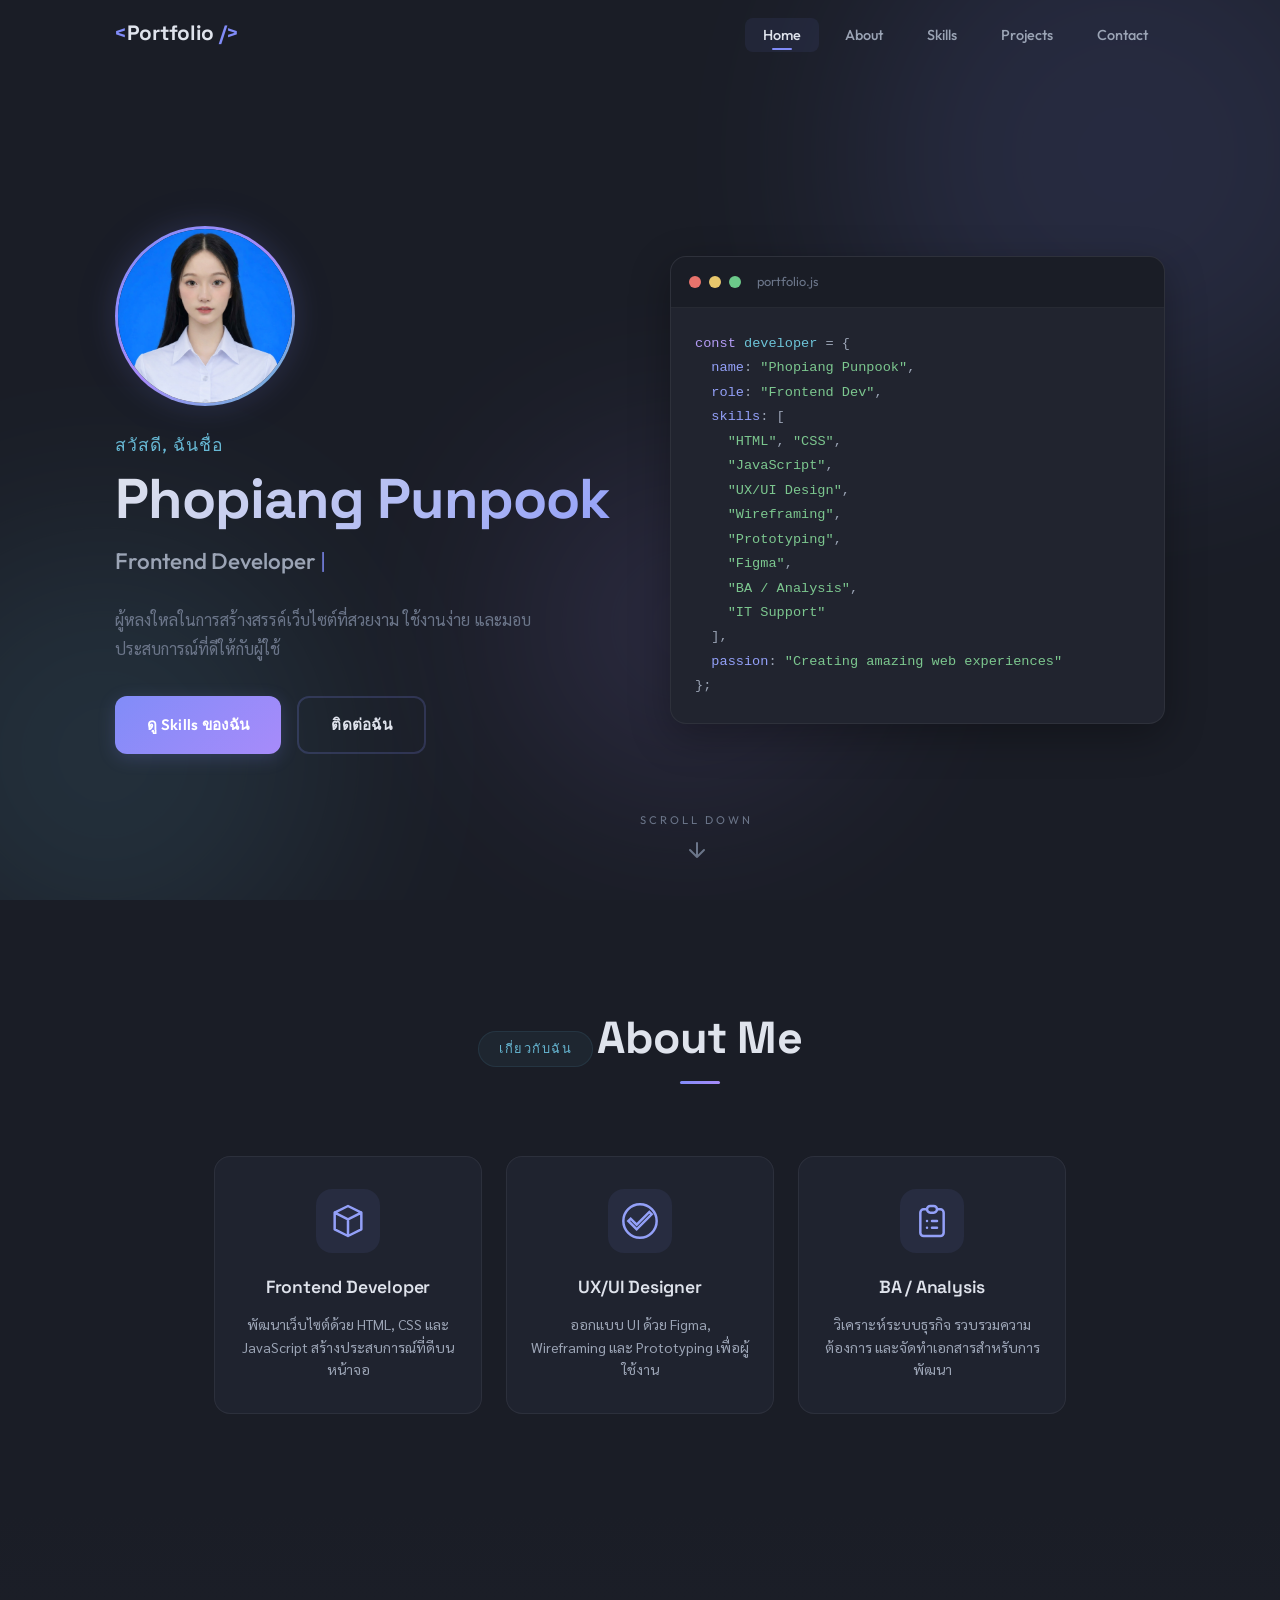
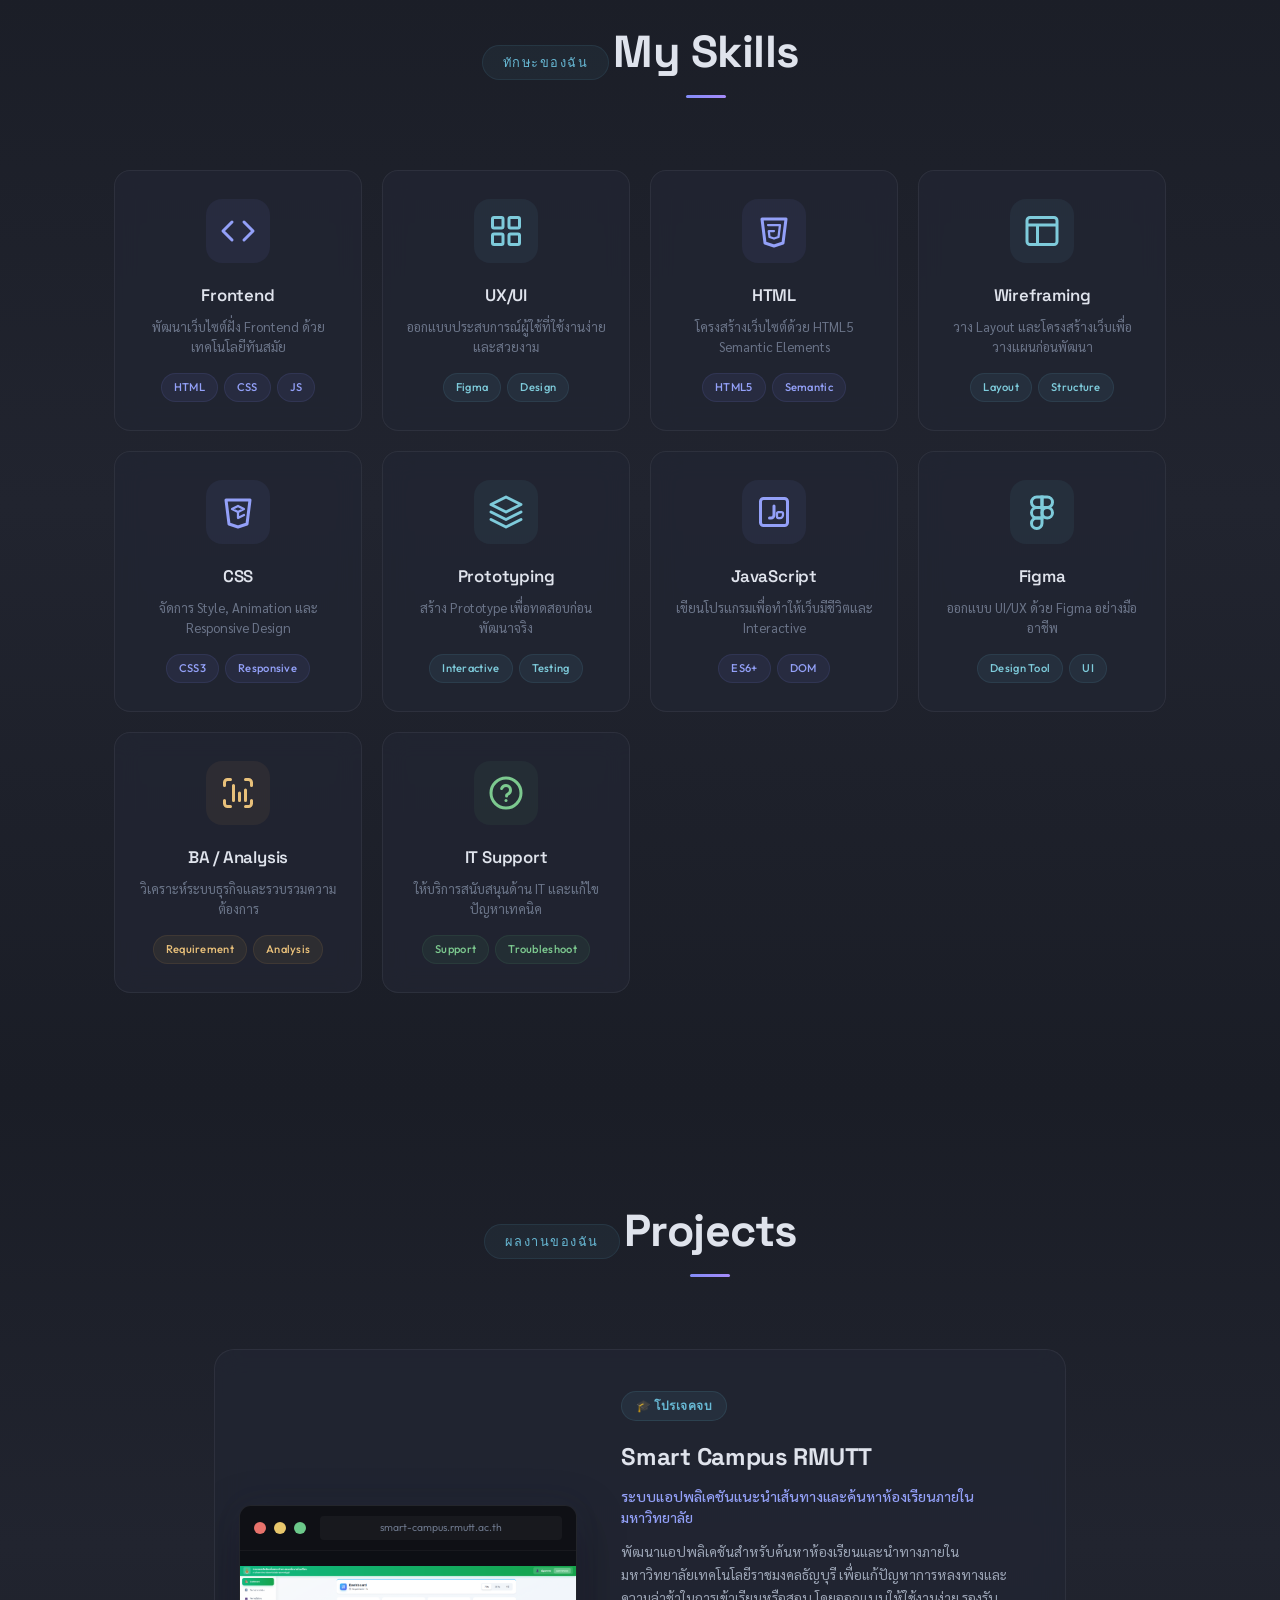
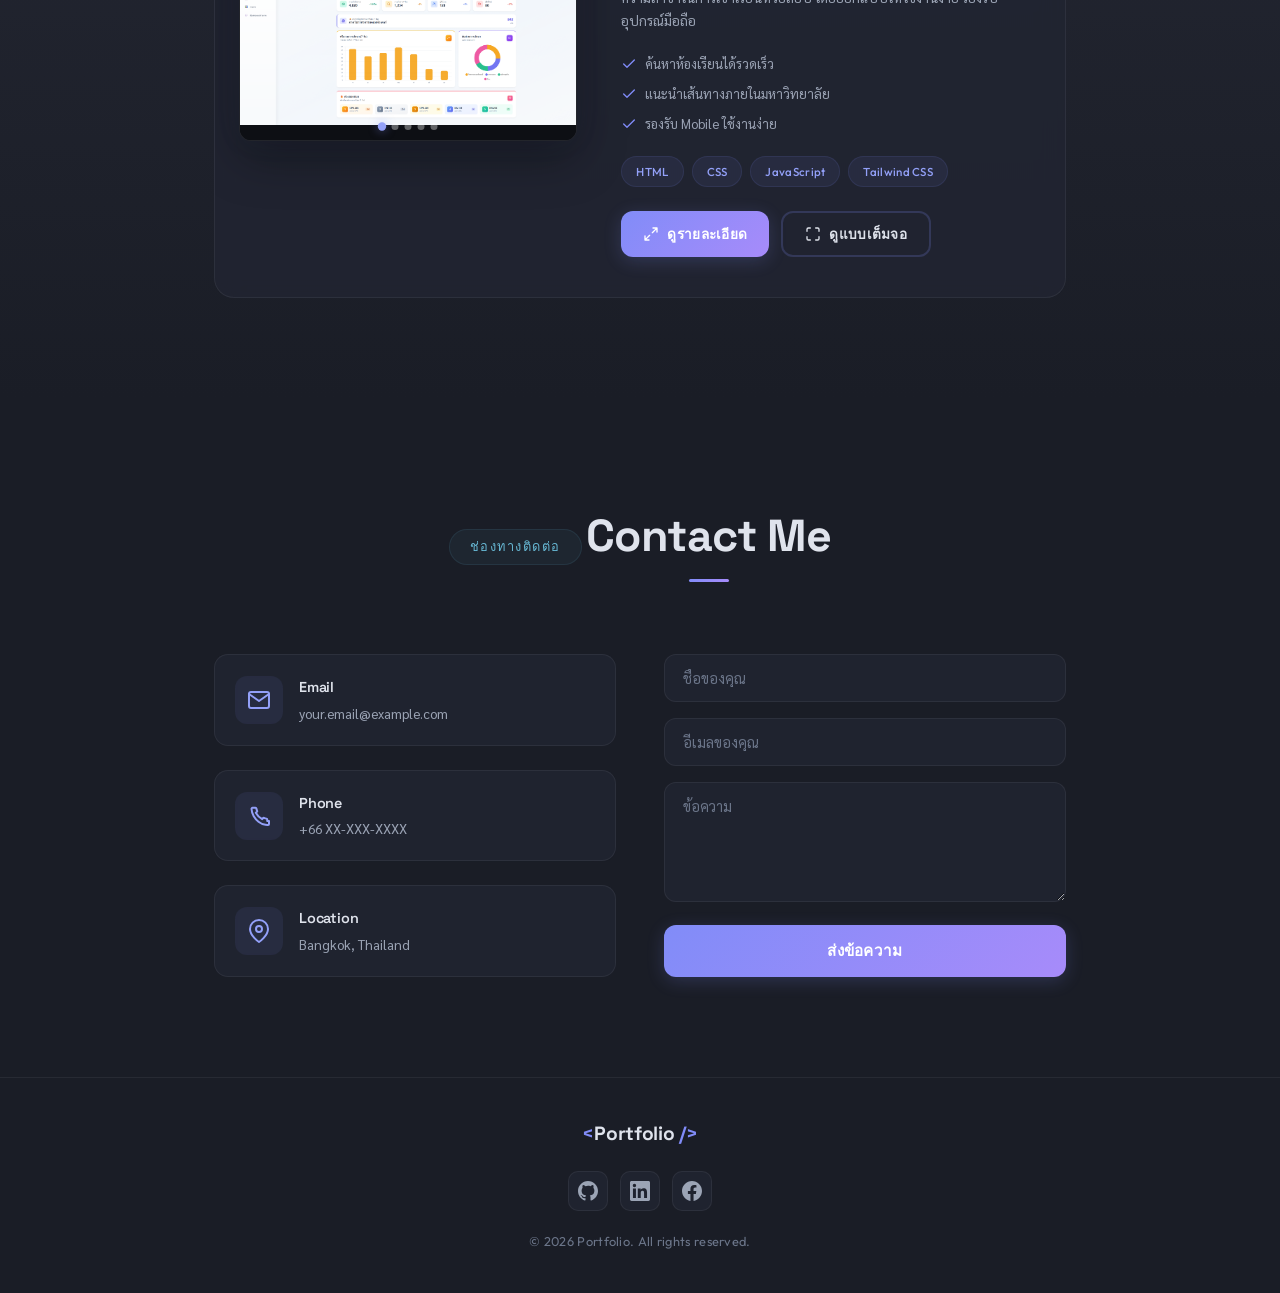
==== index.html @ fd075db0 "first commit" ====
<!DOCTYPE html>
<html lang="th">

<head>
    <meta charset="UTF-8">
    <meta name="viewport" content="width=device-width, initial-scale=1.0">
    <meta name="description" content="Portfolio - Frontend Developer & UX/UI Designer">
    <title>My Portfolio</title>
    <link rel="stylesheet" href="style.css">
    <link rel="preconnect" href="https://fonts.googleapis.com">
    <link rel="preconnect" href="https://fonts.gstatic.com" crossorigin>
    <link
        href="https://fonts.googleapis.com/css2?family=Outfit:wght@300;400;500;600;700;800;900&family=Space+Grotesk:wght@400;500;600;700&family=Sarabun:wght@300;400;500;600;700&display=swap"
        rel="stylesheet">
</head>

<body>
    <!-- Navigation -->
    <nav class="navbar" id="navbar">
        <div class="nav-container">
            <a href="#" class="nav-logo">
                <span class="logo-bracket">&lt;</span>Portfolio<span class="logo-bracket"> /&gt;</span>
            </a>
            <ul class="nav-links">
                <li><a href="#home" class="nav-link active">Home</a></li>
                <li><a href="#about" class="nav-link">About</a></li>
                <li><a href="#skills" class="nav-link">Skills</a></li>
                <li><a href="#projects" class="nav-link">Projects</a></li>
                <li><a href="#contact" class="nav-link">Contact</a></li>
            </ul>
            <button class="nav-toggle" id="navToggle" aria-label="Toggle menu">
                <span></span><span></span><span></span>
            </button>
        </div>
    </nav>

    <!-- Hero Section -->
    <section class="hero" id="home">
        <div class="hero-bg-shapes">
            <div class="shape shape-1"></div>
            <div class="shape shape-2"></div>
            <div class="shape shape-3"></div>
        </div>
        <div class="hero-container">
            <div class="hero-content">
                <div class="hero-avatar">
                    <img src="profile.png" alt="Phopiang Punpook" class="avatar-img">
                </div>
                <p class="hero-greeting">สวัสดี, ฉันชื่อ</p>
                <h1 class="hero-name">Phopiang Punpook</h1>
                <h2 class="hero-title">
                    <span class="typing-wrapper">
                        <span class="typing-text" id="typingText"></span>
                        <span class="cursor">|</span>
                    </span>
                </h2>
                <p class="hero-description">
                    ผู้หลงใหลในการสร้างสรรค์เว็บไซต์ที่สวยงาม ใช้งานง่าย และมอบประสบการณ์ที่ดีให้กับผู้ใช้
                </p>
                <div class="hero-cta">
                    <a href="#skills" class="btn btn-primary">ดู Skills ของฉัน</a>
                    <a href="#contact" class="btn btn-outline">ติดต่อฉัน</a>
                </div>
            </div>
            <div class="hero-visual">
                <div class="code-window">
                    <div class="code-header">
                        <span class="dot red"></span>
                        <span class="dot yellow"></span>
                        <span class="dot green"></span>
                        <span class="code-title">portfolio.js</span>
                    </div>
                    <pre class="code-body"><code><span class="code-keyword">const</span> <span class="code-var">developer</span> = {
  <span class="code-prop">name</span>: <span class="code-string">"Phopiang Punpook"</span>,
  <span class="code-prop">role</span>: <span class="code-string">"Frontend Dev"</span>,
  <span class="code-prop">skills</span>: [
    <span class="code-string">"HTML"</span>, <span class="code-string">"CSS"</span>,
    <span class="code-string">"JavaScript"</span>,
    <span class="code-string">"UX/UI Design"</span>,
    <span class="code-string">"Wireframing"</span>,
    <span class="code-string">"Prototyping"</span>,
    <span class="code-string">"Figma"</span>,
    <span class="code-string">"BA / Analysis"</span>,
    <span class="code-string">"IT Support"</span>
  ],
  <span class="code-prop">passion</span>: <span class="code-string">"Creating amazing web experiences"</span>
};</code></pre>
                </div>
            </div>
        </div>
        <a href="#about" class="scroll-indicator">
            <span class="scroll-text">Scroll Down</span>
            <div class="scroll-arrow">
                <svg width="24" height="24" viewBox="0 0 24 24" fill="none">
                    <path d="M12 5v14M5 12l7 7 7-7" stroke="currentColor" stroke-width="2" stroke-linecap="round"
                        stroke-linejoin="round" />
                </svg>
            </div>
        </a>
    </section>

    <!-- About Section -->
    <section class="section about" id="about">
        <div class="container">
            <div class="section-header">
                <span class="section-tag">เกี่ยวกับฉัน</span>
                <h2 class="section-title">About Me</h2>
                <div class="section-line"></div>
            </div>
            <div class="about-content">
                <div class="about-card">
                    <div class="about-icon">
                        <svg width="40" height="40" viewBox="0 0 24 24" fill="none">
                            <path d="M20 7L12 3L4 7M20 7L12 11M20 7V17L12 21M12 11L4 7M12 11V21M4 7V17L12 21"
                                stroke="currentColor" stroke-width="1.5" stroke-linecap="round"
                                stroke-linejoin="round" />
                        </svg>
                    </div>
                    <h3>Frontend Developer</h3>
                    <p>พัฒนาเว็บไซต์ด้วย HTML, CSS และ JavaScript สร้างประสบการณ์ที่ดีบนหน้าจอ</p>
                </div>
                <div class="about-card">
                    <div class="about-icon">
                        <svg width="40" height="40" viewBox="0 0 24 24" fill="none">
                            <path
                                d="M12 2C6.48 2 2 6.48 2 12s4.48 10 10 10 10-4.48 10-10S17.52 2 12 2zm-2 15l-5-5 1.41-1.41L10 14.17l7.59-7.59L19 8l-9 9z"
                                stroke="currentColor" stroke-width="1.5" fill="none" />
                        </svg>
                    </div>
                    <h3>UX/UI Designer</h3>
                    <p>ออกแบบ UI ด้วย Figma, Wireframing และ Prototyping เพื่อผู้ใช้งาน</p>
                </div>
                <div class="about-card">
                    <div class="about-icon">
                        <svg width="40" height="40" viewBox="0 0 24 24" fill="none">
                            <path
                                d="M9 5H7a2 2 0 00-2 2v12a2 2 0 002 2h10a2 2 0 002-2V7a2 2 0 00-2-2h-2M9 5a2 2 0 002 2h2a2 2 0 002-2M9 5a2 2 0 012-2h2a2 2 0 012 2m-3 7h3m-3 4h3m-6-4h.01M9 16h.01"
                                stroke="currentColor" stroke-width="1.5" stroke-linecap="round"
                                stroke-linejoin="round" />
                        </svg>
                    </div>
                    <h3>BA / Analysis</h3>
                    <p>วิเคราะห์ระบบธุรกิจ รวบรวมความต้องการ และจัดทำเอกสารสำหรับการพัฒนา</p>
                </div>
            </div>
        </div>
    </section>

    <!-- Skills Section -->
    <section class="section skills" id="skills">
        <div class="container">
            <div class="section-header">
                <span class="section-tag">ทักษะของฉัน</span>
                <h2 class="section-title">My Skills</h2>
                <div class="section-line"></div>
            </div>
            <div class="skills-grid">
                <!-- Frontend -->
                <div class="skill-card" data-category="dev">
                    <div class="skill-icon-wrapper">
                        <svg width="36" height="36" viewBox="0 0 24 24" fill="none">
                            <path d="M16 18L22 12L16 6" stroke="currentColor" stroke-width="2" stroke-linecap="round"
                                stroke-linejoin="round" />
                            <path d="M8 6L2 12L8 18" stroke="currentColor" stroke-width="2" stroke-linecap="round"
                                stroke-linejoin="round" />
                        </svg>
                    </div>
                    <h3 class="skill-name">Frontend</h3>
                    <p class="skill-desc">พัฒนาเว็บไซต์ฝั่ง Frontend ด้วยเทคโนโลยีทันสมัย</p>
                    <div class="skill-tags">
                        <span class="tag">HTML</span>
                        <span class="tag">CSS</span>
                        <span class="tag">JS</span>
                    </div>
                </div>

                <!-- UX/UI -->
                <div class="skill-card" data-category="design">
                    <div class="skill-icon-wrapper">
                        <svg width="36" height="36" viewBox="0 0 24 24" fill="none">
                            <rect x="3" y="3" width="7" height="7" rx="1" stroke="currentColor" stroke-width="2" />
                            <rect x="14" y="3" width="7" height="7" rx="1" stroke="currentColor" stroke-width="2" />
                            <rect x="3" y="14" width="7" height="7" rx="1" stroke="currentColor" stroke-width="2" />
                            <rect x="14" y="14" width="7" height="7" rx="1" stroke="currentColor" stroke-width="2" />
                        </svg>
                    </div>
                    <h3 class="skill-name">UX/UI</h3>
                    <p class="skill-desc">ออกแบบประสบการณ์ผู้ใช้ที่ใช้งานง่ายและสวยงาม</p>
                    <div class="skill-tags">
                        <span class="tag">Figma</span>
                        <span class="tag">Design</span>
                    </div>
                </div>

                <!-- HTML -->
                <div class="skill-card" data-category="dev">
                    <div class="skill-icon-wrapper">
                        <svg width="36" height="36" viewBox="0 0 24 24" fill="none">
                            <path d="M4 4L6 20L12 22L18 20L20 4H4Z" stroke="currentColor" stroke-width="2"
                                stroke-linecap="round" stroke-linejoin="round" />
                            <path d="M8 8H16L15 16L12 17L9 16L8.5 12H12" stroke="currentColor" stroke-width="1.5"
                                stroke-linecap="round" stroke-linejoin="round" />
                        </svg>
                    </div>
                    <h3 class="skill-name">HTML</h3>
                    <p class="skill-desc">โครงสร้างเว็บไซต์ด้วย HTML5 Semantic Elements</p>
                    <div class="skill-tags">
                        <span class="tag">HTML5</span>
                        <span class="tag">Semantic</span>
                    </div>
                </div>

                <!-- Wireframing -->
                <div class="skill-card" data-category="design">
                    <div class="skill-icon-wrapper">
                        <svg width="36" height="36" viewBox="0 0 24 24" fill="none">
                            <rect x="2" y="3" width="20" height="18" rx="2" stroke="currentColor" stroke-width="2" />
                            <path d="M2 8H22" stroke="currentColor" stroke-width="2" />
                            <path d="M9 8V21" stroke="currentColor" stroke-width="2" />
                        </svg>
                    </div>
                    <h3 class="skill-name">Wireframing</h3>
                    <p class="skill-desc">วาง Layout และโครงสร้างเว็บเพื่อวางแผนก่อนพัฒนา</p>
                    <div class="skill-tags">
                        <span class="tag">Layout</span>
                        <span class="tag">Structure</span>
                    </div>
                </div>

                <!-- CSS -->
                <div class="skill-card" data-category="dev">
                    <div class="skill-icon-wrapper">
                        <svg width="36" height="36" viewBox="0 0 24 24" fill="none">
                            <path d="M4 4L6 20L12 22L18 20L20 4H4Z" stroke="currentColor" stroke-width="2"
                                stroke-linecap="round" stroke-linejoin="round" />
                            <path d="M8 10L12 8L16 10L12 12L8 10Z" stroke="currentColor" stroke-width="1.5"
                                stroke-linecap="round" stroke-linejoin="round" />
                            <path d="M12 12V16L16 14" stroke="currentColor" stroke-width="1.5" stroke-linecap="round"
                                stroke-linejoin="round" />
                        </svg>
                    </div>
                    <h3 class="skill-name">CSS</h3>
                    <p class="skill-desc">จัดการ Style, Animation และ Responsive Design</p>
                    <div class="skill-tags">
                        <span class="tag">CSS3</span>
                        <span class="tag">Responsive</span>
                    </div>
                </div>

                <!-- Prototyping -->
                <div class="skill-card" data-category="design">
                    <div class="skill-icon-wrapper">
                        <svg width="36" height="36" viewBox="0 0 24 24" fill="none">
                            <path d="M12 2L2 7L12 12L22 7L12 2Z" stroke="currentColor" stroke-width="2"
                                stroke-linecap="round" stroke-linejoin="round" />
                            <path d="M2 17L12 22L22 17" stroke="currentColor" stroke-width="2" stroke-linecap="round"
                                stroke-linejoin="round" />
                            <path d="M2 12L12 17L22 12" stroke="currentColor" stroke-width="2" stroke-linecap="round"
                                stroke-linejoin="round" />
                        </svg>
                    </div>
                    <h3 class="skill-name">Prototyping</h3>
                    <p class="skill-desc">สร้าง Prototype เพื่อทดสอบก่อนพัฒนาจริง</p>
                    <div class="skill-tags">
                        <span class="tag">Interactive</span>
                        <span class="tag">Testing</span>
                    </div>
                </div>

                <!-- JavaScript -->
                <div class="skill-card" data-category="dev">
                    <div class="skill-icon-wrapper">
                        <svg width="36" height="36" viewBox="0 0 24 24" fill="none">
                            <rect x="3" y="3" width="18" height="18" rx="2" stroke="currentColor" stroke-width="2" />
                            <path d="M12 8V14C12 15.1 11.1 16 10 16H9" stroke="currentColor" stroke-width="2"
                                stroke-linecap="round" />
                            <path
                                d="M15 12H17C17.55 12 18 12.45 18 13V14C18 15.1 17.1 16 16 16H15C14.45 16 14 15.55 14 15V13C14 12.45 14.45 12 15 12Z"
                                stroke="currentColor" stroke-width="1.5" />
                        </svg>
                    </div>
                    <h3 class="skill-name">JavaScript</h3>
                    <p class="skill-desc">เขียนโปรแกรมเพื่อทำให้เว็บมีชีวิตและ Interactive</p>
                    <div class="skill-tags">
                        <span class="tag">ES6+</span>
                        <span class="tag">DOM</span>
                    </div>
                </div>

                <!-- Figma -->
                <div class="skill-card" data-category="design">
                    <div class="skill-icon-wrapper">
                        <svg width="36" height="36" viewBox="0 0 24 24" fill="none">
                            <path d="M5 5.5A3.5 3.5 0 018.5 2H12v7H8.5A3.5 3.5 0 015 5.5z" stroke="currentColor"
                                stroke-width="2" />
                            <path d="M12 2h3.5a3.5 3.5 0 110 7H12V2z" stroke="currentColor" stroke-width="2" />
                            <path d="M12 12.5a3.5 3.5 0 117 0 3.5 3.5 0 11-7 0z" stroke="currentColor"
                                stroke-width="2" />
                            <path d="M5 19.5A3.5 3.5 0 018.5 16H12v3.5a3.5 3.5 0 11-7 0z" stroke="currentColor"
                                stroke-width="2" />
                            <path d="M5 12.5A3.5 3.5 0 018.5 9H12v7H8.5A3.5 3.5 0 015 12.5z" stroke="currentColor"
                                stroke-width="2" />
                        </svg>
                    </div>
                    <h3 class="skill-name">Figma</h3>
                    <p class="skill-desc">ออกแบบ UI/UX ด้วย Figma อย่างมืออาชีพ</p>
                    <div class="skill-tags">
                        <span class="tag">Design Tool</span>
                        <span class="tag">UI</span>
                    </div>
                </div>

                <!-- BA / Analysis -->
                <div class="skill-card" data-category="analysis">
                    <div class="skill-icon-wrapper">
                        <svg width="36" height="36" viewBox="0 0 24 24" fill="none">
                            <path
                                d="M9 17V7M13 17V12M17 17V10M7 3H5C3.9 3 3 3.9 3 5V7M17 3H19C20.1 3 21 3.9 21 5V7M7 21H5C3.9 21 3 20.1 3 19V17M17 21H19C20.1 21 21 20.1 21 19V17"
                                stroke="currentColor" stroke-width="2" stroke-linecap="round" stroke-linejoin="round" />
                        </svg>
                    </div>
                    <h3 class="skill-name">BA / Analysis</h3>
                    <p class="skill-desc">วิเคราะห์ระบบธุรกิจและรวบรวมความต้องการ</p>
                    <div class="skill-tags">
                        <span class="tag">Requirement</span>
                        <span class="tag">Analysis</span>
                    </div>
                </div>

                <!-- IT Support -->
                <div class="skill-card" data-category="support">
                    <div class="skill-icon-wrapper">
                        <svg width="36" height="36" viewBox="0 0 24 24" fill="none">
                            <path
                                d="M12 22C17.5228 22 22 17.5228 22 12C22 6.47715 17.5228 2 12 2C6.47715 2 2 6.47715 2 12C2 17.5228 6.47715 22 12 22Z"
                                stroke="currentColor" stroke-width="2" />
                            <path
                                d="M9.09 9C9.57 7.82 10.7 7 12 7C13.66 7 15 8.34 15 10C15 11.31 14.18 12.42 13 12.91C12.62 13.07 12.38 13.45 12.38 13.86V14"
                                stroke="currentColor" stroke-width="2" stroke-linecap="round" />
                            <circle cx="12" cy="17" r="1" fill="currentColor" />
                        </svg>
                    </div>
                    <h3 class="skill-name">IT Support</h3>
                    <p class="skill-desc">ให้บริการสนับสนุนด้าน IT และแก้ไขปัญหาเทคนิค</p>
                    <div class="skill-tags">
                        <span class="tag">Support</span>
                        <span class="tag">Troubleshoot</span>
                    </div>
                </div>
            </div>
        </div>
    </section>

    <!-- Projects Section -->
    <section class="section projects" id="projects">
        <div class="container">
            <div class="section-header">
                <span class="section-tag">ผลงานของฉัน</span>
                <h2 class="section-title">Projects</h2>
                <div class="section-line"></div>
            </div>
            <div class="projects-grid">
                <div class="project-card project-card-featured" id="smartCampusCard" style="cursor: pointer;"
                    onclick="window.location.href='projects/smart-campus.html'">
                    <div class="project-image">
                        <div class="project-click-overlay">
                            <span class="click-overlay-text">
                                <svg width="20" height="20" viewBox="0 0 24 24" fill="none">
                                    <path d="M15 3h6v6M14 10l6.1-6.1M9 21H3v-6M10 14l-6.1 6.1" stroke="currentColor"
                                        stroke-width="2" stroke-linecap="round" stroke-linejoin="round" />
                                </svg>
                                คลิกดูรายละเอียด
                            </span>
                        </div>
                        <div class="project-browser">
                            <div class="browser-header">
                                <span class="dot red"></span>
                                <span class="dot yellow"></span>
                                <span class="dot green"></span>
                                <span class="browser-url">smart-campus.rmutt.ac.th</span>
                            </div>
                            <div class="browser-body">
                                <div class="project-carousel" id="projectCarousel">
                                    <div class="carousel-track">
                                        <img src="image/Screenshot 2026-02-11 210422.png"
                                            alt="Smart Campus Screenshot 1" class="carousel-slide active">
                                        <img src="image/Screenshot 2026-02-11 210551.png"
                                            alt="Smart Campus Screenshot 2" class="carousel-slide">
                                        <img src="image/Screenshot 2026-02-11 210604.png"
                                            alt="Smart Campus Screenshot 3" class="carousel-slide">
                                        <img src="image/Screenshot 2026-02-11 210614.png"
                                            alt="Smart Campus Screenshot 4" class="carousel-slide">
                                        <img src="image/Screenshot 2026-02-11 210627.png"
                                            alt="Smart Campus Screenshot 5" class="carousel-slide">
                                    </div>
                                    <button class="carousel-btn carousel-prev" id="carouselPrev" aria-label="Previous">
                                        <svg width="18" height="18" viewBox="0 0 24 24" fill="none">
                                            <path d="M15 18l-6-6 6-6" stroke="currentColor" stroke-width="2"
                                                stroke-linecap="round" stroke-linejoin="round" />
                                        </svg>
                                    </button>
                                    <button class="carousel-btn carousel-next" id="carouselNext" aria-label="Next">
                                        <svg width="18" height="18" viewBox="0 0 24 24" fill="none">
                                            <path d="M9 18l6-6-6-6" stroke="currentColor" stroke-width="2"
                                                stroke-linecap="round" stroke-linejoin="round" />
                                        </svg>
                                    </button>
                                    <div class="carousel-dots" id="carouselDots">
                                        <span class="carousel-dot active"></span>
                                        <span class="carousel-dot"></span>
                                        <span class="carousel-dot"></span>
                                        <span class="carousel-dot"></span>
                                        <span class="carousel-dot"></span>
                                    </div>
                                </div>
                            </div>
                        </div>
                    </div>
                    <!-- Fullscreen Overlay -->
                    <div class="project-fullscreen-overlay" id="fullscreenOverlay">
                        <div class="fullscreen-content">
                            <button class="fullscreen-close-btn" id="closeFullscreenBtn" title="ปิด">
                                <svg width="24" height="24" viewBox="0 0 24 24" fill="none">
                                    <path d="M18 6L6 18M6 6l12 12" stroke="currentColor" stroke-width="2"
                                        stroke-linecap="round" />
                                </svg>
                            </button>
                            <button class="fullscreen-nav-btn fullscreen-prev-btn" id="fullscreenPrev"
                                aria-label="Previous">
                                <svg width="24" height="24" viewBox="0 0 24 24" fill="none">
                                    <path d="M15 18l-6-6 6-6" stroke="currentColor" stroke-width="2"
                                        stroke-linecap="round" stroke-linejoin="round" />
                                </svg>
                            </button>
                            <img src="" alt="Fullscreen Preview" class="fullscreen-img" id="fullscreenImg">
                            <button class="fullscreen-nav-btn fullscreen-next-btn" id="fullscreenNext"
                                aria-label="Next">
                                <svg width="24" height="24" viewBox="0 0 24 24" fill="none">
                                    <path d="M9 18l6-6-6-6" stroke="currentColor" stroke-width="2"
                                        stroke-linecap="round" stroke-linejoin="round" />
                                </svg>
                            </button>
                        </div>
                    </div>
                    <div class="project-info">
                        <div class="project-badge">🎓 โปรเจคจบ</div>
                        <h3 class="project-title">Smart Campus RMUTT</h3>
                        <p class="project-subtitle">ระบบแอปพลิเคชันแนะนำเส้นทางและค้นหาห้องเรียนภายในมหาวิทยาลัย</p>
                        <p class="project-desc">
                            พัฒนาแอปพลิเคชันสำหรับค้นหาห้องเรียนและนำทางภายในมหาวิทยาลัยเทคโนโลยีราชมงคลธัญบุรี
                            เพื่อแก้ปัญหาการหลงทางและความล่าช้าในการเข้าเรียนหรือสอบ
                            โดยออกแบบให้ใช้งานง่าย รองรับอุปกรณ์มือถือ
                        </p>
                        <div class="project-features">
                            <div class="feature-item">
                                <svg width="16" height="16" viewBox="0 0 24 24" fill="none">
                                    <path d="M20 6L9 17L4 12" stroke="var(--accent-1)" stroke-width="2"
                                        stroke-linecap="round" stroke-linejoin="round" />
                                </svg>
                                <span>ค้นหาห้องเรียนได้รวดเร็ว</span>
                            </div>
                            <div class="feature-item">
                                <svg width="16" height="16" viewBox="0 0 24 24" fill="none">
                                    <path d="M20 6L9 17L4 12" stroke="var(--accent-1)" stroke-width="2"
                                        stroke-linecap="round" stroke-linejoin="round" />
                                </svg>
                                <span>แนะนำเส้นทางภายในมหาวิทยาลัย</span>
                            </div>
                            <div class="feature-item">
                                <svg width="16" height="16" viewBox="0 0 24 24" fill="none">
                                    <path d="M20 6L9 17L4 12" stroke="var(--accent-1)" stroke-width="2"
                                        stroke-linecap="round" stroke-linejoin="round" />
                                </svg>
                                <span>รองรับ Mobile ใช้งานง่าย</span>
                            </div>
                        </div>
                        <div class="project-tags">
                            <span class="project-tag">HTML</span>
                            <span class="project-tag">CSS</span>
                            <span class="project-tag">JavaScript</span>
                            <span class="project-tag">Tailwind CSS</span>
                        </div>
                        <div class="project-actions">
                            <a href="projects/smart-campus.html" class="btn btn-primary project-btn"
                                onclick="event.stopPropagation()">
                                <svg width="16" height="16" viewBox="0 0 24 24" fill="none">
                                    <path d="M15 3h6v6M14 10l6.1-6.1M9 21H3v-6M10 14l-6.1 6.1" stroke="currentColor"
                                        stroke-width="2" stroke-linecap="round" stroke-linejoin="round" />
                                </svg>
                                ดูรายละเอียด
                            </a>
                            <button class="btn btn-outline project-btn" id="fullscreenBtnAlt"
                                onclick="event.stopPropagation()">
                                <svg width="16" height="16" viewBox="0 0 24 24" fill="none">
                                    <path
                                        d="M8 3H5a2 2 0 00-2 2v3m18 0V5a2 2 0 00-2-2h-3m0 18h3a2 2 0 002-2v-3M3 16v3a2 2 0 002 2h3"
                                        stroke="currentColor" stroke-width="2" stroke-linecap="round"
                                        stroke-linejoin="round" />
                                </svg>
                                ดูแบบเต็มจอ
                            </button>
                        </div>
                    </div>
                </div>
            </div>
        </div>
    </section>

    <!-- Contact Section -->
    <section class="section contact" id="contact">
        <div class="container">
            <div class="section-header">
                <span class="section-tag">ช่องทางติดต่อ</span>
                <h2 class="section-title">Contact Me</h2>
                <div class="section-line"></div>
            </div>
            <div class="contact-content">
                <div class="contact-info">
                    <div class="contact-item">
                        <div class="contact-icon">
                            <svg width="24" height="24" viewBox="0 0 24 24" fill="none">
                                <path
                                    d="M4 4H20C21.1 4 22 4.9 22 6V18C22 19.1 21.1 20 20 20H4C2.9 20 2 19.1 2 18V6C2 4.9 2.9 4 4 4Z"
                                    stroke="currentColor" stroke-width="2" stroke-linecap="round"
                                    stroke-linejoin="round" />
                                <path d="M22 6L12 13L2 6" stroke="currentColor" stroke-width="2" stroke-linecap="round"
                                    stroke-linejoin="round" />
                            </svg>
                        </div>
                        <div>
                            <h4>Email</h4>
                            <p>your.email@example.com</p>
                        </div>
                    </div>
                    <div class="contact-item">
                        <div class="contact-icon">
                            <svg width="24" height="24" viewBox="0 0 24 24" fill="none">
                                <path
                                    d="M22 16.92V19.92C22 20.48 21.56 20.93 21 20.97C20.17 21.03 19.34 21 18.5 20.85C15.97 20.35 13.57 19.26 11.5 17.68C9.56 16.21 7.94 14.38 6.74 12.29C5.43 9.99 4.65 7.42 4.5 4.79C4.47 4.23 4.92 3.79 5.48 3.79H8.48C8.92 3.79 9.3 4.1 9.38 4.53C9.53 5.38 9.8 6.2 10.18 6.97C10.32 7.25 10.25 7.59 10.01 7.79L8.79 8.82C10.29 11.53 12.47 13.72 15.18 15.21L16.21 13.99C16.41 13.75 16.75 13.68 17.03 13.82C17.8 14.2 18.62 14.47 19.47 14.62C19.9 14.7 20.21 15.08 20.21 15.52V16.92H22Z"
                                    stroke="currentColor" stroke-width="2" stroke-linecap="round"
                                    stroke-linejoin="round" />
                            </svg>
                        </div>
                        <div>
                            <h4>Phone</h4>
                            <p>+66 XX-XXX-XXXX</p>
                        </div>
                    </div>
                    <div class="contact-item">
                        <div class="contact-icon">
                            <svg width="24" height="24" viewBox="0 0 24 24" fill="none">
                                <path
                                    d="M21 10C21 17 12 23 12 23C12 23 3 17 3 10C3 5.03 7.03 1 12 1C16.97 1 21 5.03 21 10Z"
                                    stroke="currentColor" stroke-width="2" />
                                <circle cx="12" cy="10" r="3" stroke="currentColor" stroke-width="2" />
                            </svg>
                        </div>
                        <div>
                            <h4>Location</h4>
                            <p>Bangkok, Thailand</p>
                        </div>
                    </div>
                </div>
                <form class="contact-form" id="contactForm">
                    <div class="form-group">
                        <input type="text" id="name" placeholder="ชื่อของคุณ" required>
                    </div>
                    <div class="form-group">
                        <input type="email" id="email" placeholder="อีเมลของคุณ" required>
                    </div>
                    <div class="form-group">
                        <textarea id="message" rows="5" placeholder="ข้อความ" required></textarea>
                    </div>
                    <button type="submit" class="btn btn-primary btn-full">ส่งข้อความ</button>
                </form>
            </div>
        </div>
    </section>

    <!-- Footer -->
    <footer class="footer">
        <div class="container">
            <div class="footer-content">
                <a href="#" class="footer-logo">
                    <span class="logo-bracket">&lt;</span>Portfolio<span class="logo-bracket"> /&gt;</span>
                </a>
                <div class="social-links">
                    <a href="#" class="social-link" aria-label="GitHub">
                        <svg width="20" height="20" viewBox="0 0 24 24" fill="currentColor">
                            <path
                                d="M12 0C5.374 0 0 5.373 0 12c0 5.302 3.438 9.8 8.207 11.387.599.111.793-.261.793-.577v-2.234c-3.338.726-4.033-1.416-4.033-1.416-.546-1.387-1.333-1.756-1.333-1.756-1.089-.745.083-.729.083-.729 1.205.084 1.839 1.237 1.839 1.237 1.07 1.834 2.807 1.304 3.492.997.107-.775.418-1.305.762-1.604-2.665-.305-5.467-1.334-5.467-5.931 0-1.311.469-2.381 1.236-3.221-.124-.303-.535-1.524.117-3.176 0 0 1.008-.322 3.301 1.23A11.509 11.509 0 0112 5.803c1.02.005 2.047.138 3.006.404 2.291-1.552 3.297-1.23 3.297-1.23.653 1.653.242 2.874.118 3.176.77.84 1.235 1.911 1.235 3.221 0 4.609-2.807 5.624-5.479 5.921.43.372.823 1.102.823 2.222v3.293c0 .319.192.694.801.576C20.566 21.797 24 17.3 24 12c0-6.627-5.373-12-12-12z" />
                        </svg>
                    </a>
                    <a href="#" class="social-link" aria-label="LinkedIn">
                        <svg width="20" height="20" viewBox="0 0 24 24" fill="currentColor">
                            <path
                                d="M20.447 20.452h-3.554v-5.569c0-1.328-.027-3.037-1.852-3.037-1.853 0-2.136 1.445-2.136 2.939v5.667H9.351V9h3.414v1.561h.046c.477-.9 1.637-1.85 3.37-1.85 3.601 0 4.267 2.37 4.267 5.455v6.286zM5.337 7.433a2.062 2.062 0 01-2.063-2.065 2.064 2.064 0 112.063 2.065zm1.782 13.019H3.555V9h3.564v11.452zM22.225 0H1.771C.792 0 0 .774 0 1.729v20.542C0 23.227.792 24 1.771 24h20.451C23.2 24 24 23.227 24 22.271V1.729C24 .774 23.2 0 22.222 0h.003z" />
                        </svg>
                    </a>
                    <a href="#" class="social-link" aria-label="Facebook">
                        <svg width="20" height="20" viewBox="0 0 24 24" fill="currentColor">
                            <path
                                d="M24 12.073c0-6.627-5.373-12-12-12s-12 5.373-12 12c0 5.99 4.388 10.954 10.125 11.854v-8.385H7.078v-3.47h3.047V9.43c0-3.007 1.792-4.669 4.533-4.669 1.312 0 2.686.235 2.686.235v2.953H15.83c-1.491 0-1.956.925-1.956 1.874v2.25h3.328l-.532 3.47h-2.796v8.385C19.612 23.027 24 18.062 24 12.073z" />
                        </svg>
                    </a>
                </div>
                <p class="footer-text">© 2026 Portfolio. All rights reserved.</p>
            </div>
        </div>
    </footer>

    <script src="script.js"></script>
</body>

</html>
---- style.css ----
/* ========================================
   CSS Variables & Design Tokens
   Soft Dark Professional Theme — Polished
   ======================================== */
:root {
    /* Colors - Warm Dark Palette (easy on eyes) */
    --bg-primary: #1a1d26;
    --bg-secondary: #21242f;
    --bg-card: rgba(33, 37, 50, 0.85);
    --bg-card-hover: rgba(40, 45, 62, 0.9);

    --text-primary: #dfe3ec;
    --text-secondary: #9ba4b5;
    --text-muted: #6b7589;

    --accent-1: #818cf8;
    /* Soft indigo */
    --accent-2: #a78bfa;
    /* Soft violet */
    --accent-3: #93a0f8;
    /* Light soft indigo */
    --accent-4: #67b8d4;
    /* Soft teal */
    --accent-5: #7ecbdb;
    /* Soft cyan */

    --gradient-primary: linear-gradient(135deg, #818cf8, #a78bfa);
    --gradient-accent: linear-gradient(135deg, #67b8d4, #7ecbdb);
    --gradient-mixed: linear-gradient(135deg, #818cf8, #67b8d4);

    --border-color: rgba(255, 255, 255, 0.06);
    --border-glow: rgba(129, 140, 248, 0.2);

    /* Typography — Modern Designer Fonts */
    --font-heading: 'Space Grotesk', 'Outfit', sans-serif;
    --font-body: 'Sarabun', 'Outfit', sans-serif;
    --font-display: 'Outfit', sans-serif;

    /* Spacing */
    --section-padding: 100px 0;
    --container-width: 1100px;

    /* Effects */
    --glass-bg: rgba(26, 29, 38, 0.8);
    --glass-border: rgba(255, 255, 255, 0.04);
    --shadow-sm: 0 1px 4px rgba(0, 0, 0, 0.2);
    --shadow-md: 0 6px 24px rgba(0, 0, 0, 0.25);
    --shadow-lg: 0 12px 40px rgba(0, 0, 0, 0.3);
    --shadow-glow: 0 4px 24px rgba(129, 140, 248, 0.08);

    --transition: 0.3s cubic-bezier(0.4, 0, 0.2, 1);
    --transition-slow: 0.5s cubic-bezier(0.4, 0, 0.2, 1);
}

/* ========================================
   Reset & Base
   ======================================== */
*,
*::before,
*::after {
    margin: 0;
    padding: 0;
    box-sizing: border-box;
}

html {
    scroll-behavior: smooth;
    scroll-padding-top: 80px;
}

body {
    font-family: var(--font-body);
    background-color: var(--bg-primary);
    color: var(--text-primary);
    line-height: 1.7;
    overflow-x: hidden;
    font-size: 16px;
    -webkit-font-smoothing: antialiased;
    -moz-osx-font-smoothing: grayscale;
}

a {
    text-decoration: none;
    color: inherit;
}

ul {
    list-style: none;
}

img {
    max-width: 100%;
    display: block;
}

/* ========================================
   Utility
   ======================================== */
.container {
    max-width: var(--container-width);
    margin: 0 auto;
    padding: 0 24px;
}

.section {
    padding: var(--section-padding);
    position: relative;
}

/* ========================================
   Section Header — Designer Style
   ======================================== */
.section-header {
    text-align: center;
    margin-bottom: 64px;
    position: relative;
}

.section-tag {
    display: inline-block;
    font-family: var(--font-display);
    font-size: 0.8rem;
    font-weight: 500;
    color: var(--accent-4);
    background: rgba(103, 184, 212, 0.06);
    border: 1px solid rgba(103, 184, 212, 0.1);
    padding: 6px 20px;
    border-radius: 100px;
    margin-bottom: 16px;
    letter-spacing: 1.5px;
    text-transform: uppercase;
}

.section-title {
    font-family: var(--font-heading);
    font-size: 2.8rem;
    font-weight: 700;
    color: var(--text-primary);
    margin-bottom: 16px;
    letter-spacing: -0.5px;
    position: relative;
    display: inline-block;
}

.section-title::after {
    content: '';
    position: absolute;
    bottom: -8px;
    left: 50%;
    transform: translateX(-50%);
    width: 40px;
    height: 3px;
    background: var(--gradient-primary);
    border-radius: 4px;
}

.section-line {
    display: none;
    /* replaced by ::after pseudo-element */
}

/* ========================================
   Buttons — Premium Hover Effects
   ======================================== */
.btn {
    display: inline-flex;
    align-items: center;
    gap: 8px;
    padding: 14px 32px;
    border-radius: 12px;
    font-family: var(--font-display);
    font-size: 0.95rem;
    font-weight: 600;
    cursor: pointer;
    transition: all 0.4s cubic-bezier(0.4, 0, 0.2, 1);
    border: none;
    position: relative;
    overflow: hidden;
    letter-spacing: 0.3px;
}

.btn::before {
    content: '';
    position: absolute;
    top: 0;
    left: -100%;
    width: 100%;
    height: 100%;
    background: linear-gradient(90deg, transparent, rgba(255, 255, 255, 0.12), transparent);
    transition: left 0.5s ease;
}

.btn:hover::before {
    left: 100%;
}

.btn-primary {
    background: var(--gradient-primary);
    color: white;
    box-shadow: 0 4px 18px rgba(129, 140, 248, 0.2);
}

.btn-primary:hover {
    transform: translateY(-3px) scale(1.02);
    box-shadow: 0 10px 32px rgba(129, 140, 248, 0.35);
}

.btn-primary:active {
    transform: translateY(-1px) scale(0.99);
    box-shadow: 0 4px 16px rgba(129, 140, 248, 0.25);
}

.btn-outline {
    background: transparent;
    color: var(--text-primary);
    border: 2px solid var(--border-glow);
}

.btn-outline:hover {
    background: rgba(129, 140, 248, 0.08);
    border-color: var(--accent-1);
    transform: translateY(-3px) scale(1.02);
    box-shadow: 0 8px 24px rgba(129, 140, 248, 0.12);
}

.btn-outline:active {
    transform: translateY(-1px) scale(0.99);
}

.btn-full {
    width: 100%;
    justify-content: center;
}

/* ========================================
   Navbar
   ======================================== */
.navbar {
    position: fixed;
    top: 0;
    left: 0;
    right: 0;
    z-index: 1000;
    padding: 16px 0;
    transition: var(--transition);
}

.navbar.scrolled {
    padding: 10px 0;
    background: rgba(26, 29, 38, 0.88);
    backdrop-filter: blur(24px);
    -webkit-backdrop-filter: blur(24px);
    border-bottom: 1px solid var(--glass-border);
    box-shadow: 0 2px 12px rgba(0, 0, 0, 0.15);
}

.nav-container {
    max-width: var(--container-width);
    margin: 0 auto;
    padding: 0 24px;
    display: flex;
    align-items: center;
    justify-content: space-between;
}

.nav-logo {
    font-family: var(--font-heading);
    font-size: 1.3rem;
    font-weight: 700;
    color: var(--text-primary);
    transition: var(--transition);
    letter-spacing: -0.3px;
}

.logo-bracket {
    color: var(--accent-1);
    font-weight: 700;
}

.nav-links {
    display: flex;
    align-items: center;
    gap: 8px;
}

.nav-link {
    padding: 8px 18px;
    border-radius: 8px;
    font-family: var(--font-display);
    font-size: 0.9rem;
    font-weight: 500;
    color: var(--text-secondary);
    transition: var(--transition);
    position: relative;
}

.nav-link:hover,
.nav-link.active {
    color: var(--text-primary);
    background: rgba(129, 140, 248, 0.08);
}

.nav-link.active::after {
    content: '';
    position: absolute;
    bottom: 2px;
    left: 50%;
    transform: translateX(-50%);
    width: 20px;
    height: 2px;
    background: var(--accent-1);
    border-radius: 4px;
}

.nav-toggle {
    display: none;
    flex-direction: column;
    gap: 5px;
    background: none;
    border: none;
    cursor: pointer;
    padding: 4px;
}

.nav-toggle span {
    width: 24px;
    height: 2px;
    background: var(--text-primary);
    transition: var(--transition);
    border-radius: 2px;
}

/* ========================================
   Hero Section
   ======================================== */
.hero {
    min-height: 100vh;
    display: flex;
    align-items: center;
    position: relative;
    overflow: hidden;
    padding-top: 80px;
}

.hero-bg-shapes {
    position: absolute;
    inset: 0;
    overflow: hidden;
    pointer-events: none;
}

.shape {
    position: absolute;
    border-radius: 50%;
    filter: blur(100px);
    opacity: 0.12;
}

.shape-1 {
    width: 550px;
    height: 550px;
    background: #818cf8;
    top: -120px;
    right: -120px;
    animation: float 8s ease-in-out infinite;
}

.shape-2 {
    width: 450px;
    height: 450px;
    background: #67b8d4;
    bottom: -80px;
    left: -120px;
    animation: float 10s ease-in-out infinite reverse;
}

.shape-3 {
    width: 350px;
    height: 350px;
    background: #a78bfa;
    top: 50%;
    left: 40%;
    animation: float 12s ease-in-out infinite;
}

@keyframes float {

    0%,
    100% {
        transform: translate(0, 0) scale(1);
    }

    33% {
        transform: translate(30px, -20px) scale(1.05);
    }

    66% {
        transform: translate(-20px, 20px) scale(0.95);
    }
}

.hero-container {
    max-width: var(--container-width);
    margin: 0 auto;
    padding: 0 24px;
    display: grid;
    grid-template-columns: 1fr 1fr;
    gap: 60px;
    align-items: center;
    position: relative;
    z-index: 1;
}

/* Hero Avatar */
.hero-avatar {
    margin-bottom: 24px;
    opacity: 0;
    animation: fadeInUp 0.6s ease forwards 0.1s;
}

.hero-avatar .avatar-img {
    width: 180px;
    height: 180px;
    border-radius: 50%;
    object-fit: cover;
    object-position: center 25%;
    border: 3px solid transparent;
    background-image: linear-gradient(var(--bg-primary), var(--bg-primary)),
        linear-gradient(135deg, #818cf8, #a78bfa, #67b8d4);
    background-origin: border-box;
    background-clip: padding-box, border-box;
    box-shadow: 0 0 30px rgba(129, 140, 248, 0.15),
        0 0 60px rgba(129, 140, 248, 0.05);
    transition: var(--transition);
}

.hero-avatar .avatar-img:hover {
    transform: scale(1.05);
    box-shadow: 0 0 40px rgba(129, 140, 248, 0.25),
        0 0 80px rgba(129, 140, 248, 0.08);
}

.hero-greeting {
    font-family: var(--font-display);
    font-size: 1.1rem;
    color: var(--accent-4);
    font-weight: 500;
    margin-bottom: 8px;
    letter-spacing: 1px;
    opacity: 0;
    animation: fadeInUp 0.6s ease forwards 0.2s;
}

.hero-name {
    font-family: var(--font-heading);
    font-size: 3.5rem;
    font-weight: 700;
    line-height: 1.1;
    margin-bottom: 12px;
    letter-spacing: -1px;
    background: linear-gradient(135deg, var(--text-primary) 0%, var(--accent-3) 100%);
    -webkit-background-clip: text;
    -webkit-text-fill-color: transparent;
    background-clip: text;
    opacity: 0;
    animation: fadeInUp 0.6s ease forwards 0.4s;
}

.hero-title {
    font-family: var(--font-display);
    font-size: 1.4rem;
    font-weight: 500;
    color: var(--text-secondary);
    margin-bottom: 20px;
    min-height: 2em;
    opacity: 0;
    animation: fadeInUp 0.6s ease forwards 0.6s;
}

.typing-wrapper {
    display: inline;
}

.cursor {
    color: var(--accent-1);
    animation: blink 1s step-end infinite;
    font-weight: 300;
}

@keyframes blink {
    50% {
        opacity: 0;
    }
}

.hero-description {
    font-size: 1rem;
    color: var(--text-muted);
    line-height: 1.8;
    margin-bottom: 32px;
    max-width: 480px;
    opacity: 0;
    animation: fadeInUp 0.6s ease forwards 0.8s;
}

.hero-cta {
    display: flex;
    gap: 16px;
    opacity: 0;
    animation: fadeInUp 0.6s ease forwards 1s;
}

@keyframes fadeInUp {
    from {
        opacity: 0;
        transform: translateY(20px);
    }

    to {
        opacity: 1;
        transform: translateY(0);
    }
}

/* Code Window */
.hero-visual {
    opacity: 0;
    animation: fadeInUp 0.8s ease forwards 0.6s;
}

.code-window {
    background: var(--bg-secondary);
    border: 1px solid var(--border-color);
    border-radius: 16px;
    overflow: hidden;
    box-shadow: var(--shadow-lg);
}

.code-header {
    display: flex;
    align-items: center;
    gap: 8px;
    padding: 14px 18px;
    background: rgba(0, 0, 0, 0.2);
    border-bottom: 1px solid var(--border-color);
}

.dot {
    width: 12px;
    height: 12px;
    border-radius: 50%;
}

.dot.red {
    background: #e8736c;
}

.dot.yellow {
    background: #e8c76c;
}

.dot.green {
    background: #6cc98a;
}

.code-title {
    margin-left: 8px;
    font-size: 0.8rem;
    color: var(--text-muted);
    font-family: var(--font-display);
}

.code-body {
    padding: 24px;
    font-size: 0.85rem;
    line-height: 1.8;
    font-family: 'Courier New', monospace;
    color: var(--text-secondary);
    overflow-x: auto;
}

.code-keyword {
    color: #b49cf5;
}

.code-var {
    color: #6dc4d8;
}

.code-prop {
    color: #93a0f8;
}

.code-string {
    color: #7cc78f;
}

/* Scroll Indicator */
.scroll-indicator {
    position: absolute;
    bottom: 32px;
    left: 50%;
    transform: translateX(-50%);
    display: flex;
    flex-direction: column;
    align-items: center;
    gap: 8px;
    color: var(--text-muted);
    font-family: var(--font-display);
    font-size: 0.7rem;
    letter-spacing: 3px;
    text-transform: uppercase;
    opacity: 0;
    animation: fadeInUp 0.6s ease forwards 1.4s;
    transition: var(--transition);
}

.scroll-indicator:hover {
    color: var(--accent-3);
}

.scroll-arrow {
    animation: bounce 2s ease-in-out infinite;
}

@keyframes bounce {

    0%,
    100% {
        transform: translateY(0);
    }

    50% {
        transform: translateY(8px);
    }
}

/* ========================================
   About Section — Constrained Width
   ======================================== */
.about .container {
    max-width: 900px;
}

.about-content {
    display: grid;
    grid-template-columns: repeat(3, 1fr);
    gap: 24px;
}

.about-card {
    background: var(--bg-card);
    border: 1px solid var(--border-color);
    border-radius: 16px;
    padding: 32px 24px;
    text-align: center;
    transition: var(--transition);
    backdrop-filter: blur(12px);
    -webkit-backdrop-filter: blur(12px);
}

.about-card:hover {
    transform: translateY(-4px);
    border-color: var(--border-glow);
    box-shadow: var(--shadow-md), var(--shadow-glow);
    background: var(--bg-card-hover);
}

.about-icon {
    width: 64px;
    height: 64px;
    background: rgba(129, 140, 248, 0.08);
    border-radius: 16px;
    display: flex;
    align-items: center;
    justify-content: center;
    margin: 0 auto 20px;
    color: var(--accent-3);
    transition: var(--transition);
}

.about-card:hover .about-icon {
    background: rgba(129, 140, 248, 0.14);
    transform: scale(1.05);
}

.about-card h3 {
    font-family: var(--font-heading);
    font-size: 1.1rem;
    font-weight: 600;
    margin-bottom: 10px;
    color: var(--text-primary);
    letter-spacing: -0.2px;
}

.about-card p {
    font-size: 0.88rem;
    color: var(--text-secondary);
    line-height: 1.6;
}

/* ========================================
   Skills Section
   ======================================== */
.skills {
    background: linear-gradient(180deg, var(--bg-primary) 0%, var(--bg-secondary) 50%, var(--bg-primary) 100%);
}

.skills-grid {
    display: grid;
    grid-template-columns: repeat(auto-fill, minmax(220px, 1fr));
    gap: 20px;
}

.skill-card {
    background: var(--bg-card);
    border: 1px solid var(--border-color);
    border-radius: 16px;
    padding: 28px 22px;
    text-align: center;
    transition: var(--transition);
    backdrop-filter: blur(12px);
    -webkit-backdrop-filter: blur(12px);
    position: relative;
    overflow: hidden;
    cursor: default;
}

.skill-card::before {
    content: '';
    position: absolute;
    top: 0;
    left: 0;
    right: 0;
    height: 3px;
    background: var(--gradient-primary);
    opacity: 0;
    transition: var(--transition);
}

.skill-card:hover {
    transform: translateY(-6px);
    border-color: var(--border-glow);
    box-shadow: var(--shadow-md), var(--shadow-glow);
    background: var(--bg-card-hover);
}

.skill-card:hover::before {
    opacity: 1;
}

.skill-card[data-category="dev"]::before {
    background: var(--gradient-primary);
}

.skill-card[data-category="design"]::before {
    background: var(--gradient-accent);
}

.skill-card[data-category="analysis"]::before {
    background: linear-gradient(135deg, #d4a054, #e8c07a);
}

.skill-card[data-category="support"]::before {
    background: linear-gradient(135deg, #5dad76, #7cc98f);
}

.skill-icon-wrapper {
    width: 64px;
    height: 64px;
    background: rgba(129, 140, 248, 0.07);
    border-radius: 16px;
    display: flex;
    align-items: center;
    justify-content: center;
    margin: 0 auto 18px;
    color: var(--accent-3);
    transition: var(--transition);
}

.skill-card[data-category="design"] .skill-icon-wrapper {
    background: rgba(103, 184, 212, 0.07);
    color: var(--accent-5);
}

.skill-card[data-category="analysis"] .skill-icon-wrapper {
    background: rgba(212, 160, 84, 0.07);
    color: #e8c07a;
}

.skill-card[data-category="support"] .skill-icon-wrapper {
    background: rgba(93, 173, 118, 0.07);
    color: #7cc98f;
}

.skill-card:hover .skill-icon-wrapper {
    transform: scale(1.08) rotate(-3deg);
}

.skill-name {
    font-family: var(--font-heading);
    font-size: 1.05rem;
    font-weight: 600;
    color: var(--text-primary);
    margin-bottom: 8px;
    letter-spacing: -0.2px;
}

.skill-desc {
    font-size: 0.82rem;
    color: var(--text-muted);
    line-height: 1.5;
    margin-bottom: 16px;
}

.skill-tags {
    display: flex;
    flex-wrap: wrap;
    gap: 6px;
    justify-content: center;
}

.tag {
    font-family: var(--font-display);
    font-size: 0.7rem;
    font-weight: 500;
    padding: 4px 12px;
    border-radius: 100px;
    background: rgba(129, 140, 248, 0.08);
    color: var(--accent-3);
    border: 1px solid rgba(129, 140, 248, 0.1);
    transition: var(--transition);
    letter-spacing: 0.3px;
}

.skill-card[data-category="design"] .tag {
    background: rgba(103, 184, 212, 0.08);
    color: var(--accent-5);
    border-color: rgba(103, 184, 212, 0.1);
}

.skill-card[data-category="analysis"] .tag {
    background: rgba(212, 160, 84, 0.08);
    color: #e8c07a;
    border-color: rgba(212, 160, 84, 0.1);
}

.skill-card[data-category="support"] .tag {
    background: rgba(93, 173, 118, 0.08);
    color: #7cc98f;
    border-color: rgba(93, 173, 118, 0.1);
}

.skill-card:hover .tag {
    border-color: rgba(129, 140, 248, 0.2);
}

/* ========================================
   Projects Section
   ======================================== */
.projects {
    background: linear-gradient(180deg, var(--bg-primary) 0%, var(--bg-secondary) 50%, var(--bg-primary) 100%);
}

.projects .container {
    max-width: 900px;
}

.projects-grid {
    display: flex;
    flex-direction: column;
    gap: 32px;
}

.project-card {
    background: var(--bg-card);
    border: 1px solid var(--border-color);
    border-radius: 20px;
    overflow: hidden;
    transition: var(--transition);
    backdrop-filter: blur(12px);
    -webkit-backdrop-filter: blur(12px);
}

.project-card:hover {
    border-color: var(--border-glow);
    box-shadow: var(--shadow-lg), var(--shadow-glow);
}

.project-card-featured {
    display: grid;
    grid-template-columns: 1fr 1.2fr;
    align-items: center;
}

/* Project Browser Window */
.project-image {
    padding: 32px 24px;
    display: flex;
    justify-content: center;
    align-items: center;
}

.project-browser {
    width: 100%;
    background: #15171e;
    border-radius: 12px;
    overflow: hidden;
    border: 1px solid rgba(255, 255, 255, 0.06);
    box-shadow: 0 16px 48px rgba(0, 0, 0, 0.35),
        0 0 30px rgba(129, 140, 248, 0.05);
    transition: var(--transition);
}

.project-card:hover .project-browser {
    transform: translateY(-4px);
    box-shadow: 0 24px 60px rgba(0, 0, 0, 0.45),
        0 0 40px rgba(129, 140, 248, 0.08);
}

.browser-header {
    display: flex;
    align-items: center;
    gap: 8px;
    padding: 10px 14px;
    background: rgba(0, 0, 0, 0.3);
    border-bottom: 1px solid rgba(255, 255, 255, 0.04);
}

.browser-url {
    margin-left: 6px;
    font-family: var(--font-display);
    font-size: 0.65rem;
    color: var(--text-muted);
    background: rgba(255, 255, 255, 0.04);
    padding: 3px 12px;
    border-radius: 4px;
    flex: 1;
    text-align: center;
}

.browser-body {
    overflow: hidden;
    position: relative;
}

/* Project Image Carousel */
.project-carousel {
    position: relative;
    width: 100%;
    aspect-ratio: 16 / 9;
    overflow: hidden;
    background: #0d0f14;
}

.carousel-track {
    position: relative;
    width: 100%;
    height: 100%;
}

.carousel-slide {
    position: absolute;
    top: 0;
    left: 0;
    width: 100%;
    height: 100%;
    object-fit: contain;
    background: #0d0f14;
    opacity: 0;
    transition: opacity 0.5s ease;
    cursor: pointer;
}

.carousel-slide.active {
    opacity: 1;
}

.carousel-btn {
    position: absolute;
    top: 50%;
    transform: translateY(-50%);
    width: 32px;
    height: 32px;
    border-radius: 50%;
    border: 1px solid rgba(255, 255, 255, 0.15);
    background: rgba(0, 0, 0, 0.5);
    backdrop-filter: blur(8px);
    -webkit-backdrop-filter: blur(8px);
    color: #fff;
    cursor: pointer;
    display: flex;
    align-items: center;
    justify-content: center;
    transition: var(--transition);
    opacity: 0;
    z-index: 2;
}

.project-carousel:hover .carousel-btn {
    opacity: 1;
}

.carousel-btn:hover {
    background: rgba(129, 140, 248, 0.5);
    border-color: rgba(129, 140, 248, 0.4);
    transform: translateY(-50%) scale(1.1);
}

.carousel-prev {
    left: 8px;
}

.carousel-next {
    right: 8px;
}

.carousel-dots {
    position: absolute;
    bottom: 10px;
    left: 50%;
    transform: translateX(-50%);
    display: flex;
    gap: 6px;
    z-index: 2;
}

.carousel-dot {
    width: 7px;
    height: 7px;
    border-radius: 50%;
    background: rgba(255, 255, 255, 0.35);
    cursor: pointer;
    transition: var(--transition);
}

.carousel-dot.active {
    background: var(--accent-3);
    box-shadow: 0 0 8px rgba(129, 140, 248, 0.5);
    transform: scale(1.2);
}

.carousel-dot:hover {
    background: rgba(255, 255, 255, 0.7);
}

/* Fullscreen Image Overlay */
.project-fullscreen-overlay {
    position: fixed;
    top: 0;
    left: 0;
    width: 100%;
    height: 100%;
    background: rgba(0, 0, 0, 0.92);
    backdrop-filter: blur(16px);
    -webkit-backdrop-filter: blur(16px);
    z-index: 9999;
    display: flex;
    align-items: center;
    justify-content: center;
    opacity: 0;
    visibility: hidden;
    transition: opacity 0.4s ease, visibility 0.4s ease;
    cursor: zoom-out;
}

.project-fullscreen-overlay.active {
    opacity: 1;
    visibility: visible;
}

.fullscreen-content {
    width: 92vw;
    height: 88vh;
    display: flex;
    align-items: center;
    justify-content: center;
}

.fullscreen-img {
    max-width: 100%;
    max-height: 100%;
    object-fit: contain;
    border-radius: 10px;
    transform: scale(0.92);
    transition: transform 0.35s cubic-bezier(0.4, 0, 0.2, 1);
}

.project-fullscreen-overlay.active .fullscreen-img {
    transform: scale(1);
}

.fullscreen-close-btn {
    position: fixed;
    top: 20px;
    right: 20px;
    width: 40px;
    height: 40px;
    border-radius: 50%;
    border: 1px solid rgba(255, 255, 255, 0.2);
    background: rgba(0, 0, 0, 0.6);
    color: #fff;
    cursor: pointer;
    display: flex;
    align-items: center;
    justify-content: center;
    transition: var(--transition);
    z-index: 10000;
}

.fullscreen-close-btn:hover {
    background: rgba(232, 115, 108, 0.6);
    border-color: rgba(232, 115, 108, 0.5);
    transform: scale(1.1);
}

.fullscreen-nav-btn {
    position: absolute;
    top: 50%;
    transform: translateY(-50%);
    width: 44px;
    height: 44px;
    border-radius: 50%;
    border: 1px solid rgba(255, 255, 255, 0.2);
    background: rgba(0, 0, 0, 0.5);
    backdrop-filter: blur(8px);
    -webkit-backdrop-filter: blur(8px);
    color: #fff;
    cursor: pointer;
    display: flex;
    align-items: center;
    justify-content: center;
    transition: var(--transition);
    z-index: 10;
}

.fullscreen-nav-btn:hover {
    background: rgba(129, 140, 248, 0.5);
    border-color: rgba(129, 140, 248, 0.4);
    transform: translateY(-50%) scale(1.1);
}

.fullscreen-prev-btn {
    left: 20px;
}

.fullscreen-next-btn {
    right: 20px;
}

/* Project Info */
.project-info {
    padding: 40px 36px 40px 20px;
}

.project-badge {
    display: inline-block;
    font-family: var(--font-display);
    font-size: 0.75rem;
    font-weight: 600;
    color: var(--accent-4);
    background: rgba(103, 184, 212, 0.08);
    border: 1px solid rgba(103, 184, 212, 0.12);
    padding: 4px 14px;
    border-radius: 100px;
    margin-bottom: 16px;
    letter-spacing: 0.5px;
}

.project-title {
    font-family: var(--font-heading);
    font-size: 1.5rem;
    font-weight: 700;
    color: var(--text-primary);
    margin-bottom: 8px;
    letter-spacing: -0.3px;
}

.project-subtitle {
    font-size: 0.88rem;
    color: var(--accent-3);
    font-weight: 500;
    margin-bottom: 12px;
    line-height: 1.5;
}

.project-desc {
    font-size: 0.85rem;
    color: var(--text-secondary);
    line-height: 1.7;
    margin-bottom: 20px;
}

.project-features {
    display: flex;
    flex-direction: column;
    gap: 8px;
    margin-bottom: 20px;
}

.feature-item {
    display: flex;
    align-items: center;
    gap: 8px;
    font-size: 0.82rem;
    color: var(--text-secondary);
}

.feature-item svg {
    flex-shrink: 0;
}

.project-tags {
    display: flex;
    flex-wrap: wrap;
    gap: 8px;
}

.project-tag {
    font-family: var(--font-display);
    font-size: 0.72rem;
    font-weight: 500;
    padding: 5px 14px;
    border-radius: 100px;
    background: rgba(129, 140, 248, 0.08);
    color: var(--accent-3);
    border: 1px solid rgba(129, 140, 248, 0.1);
    letter-spacing: 0.3px;
}

/* Project Click Overlay */
.project-click-overlay {
    position: absolute;
    top: 0;
    left: 0;
    right: 0;
    bottom: 0;
    z-index: 3;
    display: flex;
    align-items: center;
    justify-content: center;
    background: rgba(0, 0, 0, 0.55);
    backdrop-filter: blur(2px);
    -webkit-backdrop-filter: blur(2px);
    opacity: 0;
    transition: opacity 0.35s ease;
    border-radius: 12px;
    pointer-events: none;
}

.project-image {
    position: relative;
}

.project-card:hover .project-click-overlay {
    opacity: 1;
}

.click-overlay-text {
    display: inline-flex;
    align-items: center;
    gap: 8px;
    padding: 12px 28px;
    border-radius: 12px;
    background: rgba(129, 140, 248, 0.85);
    color: #fff;
    font-family: var(--font-display);
    font-size: 0.92rem;
    font-weight: 600;
    letter-spacing: 0.3px;
    box-shadow: 0 8px 24px rgba(129, 140, 248, 0.3);
    transform: translateY(8px);
    transition: transform 0.35s ease;
}

.project-card:hover .click-overlay-text {
    transform: translateY(0);
}

/* Project Action Buttons */
.project-actions {
    display: flex;
    gap: 12px;
    margin-top: 24px;
}

.project-btn {
    display: inline-flex;
    align-items: center;
    gap: 8px;
    font-size: 0.85rem;
    padding: 10px 22px;
}

.project-btn svg {
    flex-shrink: 0;
}

/* ========================================
   Contact Section — Constrained Width
   ======================================== */
.contact .container {
    max-width: 900px;
}

.contact-content {
    display: grid;
    grid-template-columns: 1fr 1fr;
    gap: 48px;
    align-items: start;
}

.contact-info {
    display: flex;
    flex-direction: column;
    gap: 24px;
}

.contact-item {
    display: flex;
    align-items: center;
    gap: 16px;
    padding: 20px;
    background: var(--bg-card);
    border: 1px solid var(--border-color);
    border-radius: 14px;
    transition: var(--transition);
    backdrop-filter: blur(12px);
    -webkit-backdrop-filter: blur(12px);
}

.contact-item:hover {
    border-color: var(--border-glow);
    box-shadow: var(--shadow-md), var(--shadow-glow);
    transform: translateX(4px);
}

.contact-icon {
    width: 48px;
    height: 48px;
    min-width: 48px;
    background: rgba(129, 140, 248, 0.08);
    border-radius: 12px;
    display: flex;
    align-items: center;
    justify-content: center;
    color: var(--accent-3);
}

.contact-item h4 {
    font-family: var(--font-heading);
    font-size: 0.9rem;
    font-weight: 600;
    color: var(--text-primary);
    margin-bottom: 2px;
    letter-spacing: -0.2px;
}

.contact-item p {
    font-size: 0.85rem;
    color: var(--text-secondary);
}

/* Contact Form */
.contact-form {
    display: flex;
    flex-direction: column;
    gap: 16px;
}

.form-group input,
.form-group textarea {
    width: 100%;
    padding: 14px 18px;
    background: var(--bg-card);
    border: 1px solid var(--border-color);
    border-radius: 12px;
    color: var(--text-primary);
    font-family: var(--font-body);
    font-size: 0.9rem;
    transition: var(--transition);
    outline: none;
}

.form-group input::placeholder,
.form-group textarea::placeholder {
    color: var(--text-muted);
}

.form-group input:focus,
.form-group textarea:focus {
    border-color: var(--accent-1);
    box-shadow: 0 0 0 3px rgba(129, 140, 248, 0.1);
}

.form-group textarea {
    resize: vertical;
    min-height: 120px;
}

/* ========================================
   Footer
   ======================================== */
.footer {
    padding: 40px 0;
    border-top: 1px solid var(--border-color);
}

.footer-content {
    display: flex;
    flex-direction: column;
    align-items: center;
    gap: 20px;
}

.footer-logo {
    font-family: var(--font-heading);
    font-size: 1.2rem;
    font-weight: 700;
    letter-spacing: -0.3px;
}

.social-links {
    display: flex;
    gap: 12px;
}

.social-link {
    width: 40px;
    height: 40px;
    display: flex;
    align-items: center;
    justify-content: center;
    border-radius: 10px;
    background: var(--bg-card);
    border: 1px solid var(--border-color);
    color: var(--text-secondary);
    transition: all 0.4s cubic-bezier(0.4, 0, 0.2, 1);
}

.social-link:hover {
    background: rgba(129, 140, 248, 0.1);
    color: var(--accent-3);
    border-color: var(--border-glow);
    transform: translateY(-3px) scale(1.05);
    box-shadow: var(--shadow-md);
}

.footer-text {
    font-family: var(--font-display);
    font-size: 0.8rem;
    color: var(--text-muted);
    letter-spacing: 0.3px;
}

/* ========================================
   Scroll Animations (IntersectionObserver)
   ======================================== */
.reveal {
    opacity: 0;
    transform: translateY(30px);
    transition: opacity 0.7s cubic-bezier(0.4, 0, 0.2, 1), transform 0.7s cubic-bezier(0.4, 0, 0.2, 1);
}

.reveal.visible {
    opacity: 1;
    transform: translateY(0);
}

/* ========================================
   Responsive
   ======================================== */
@media (max-width: 768px) {
    .nav-links {
        display: none;
        position: absolute;
        top: 100%;
        left: 0;
        right: 0;
        background: rgba(26, 29, 38, 0.96);
        backdrop-filter: blur(24px);
        -webkit-backdrop-filter: blur(24px);
        border-bottom: 1px solid var(--border-color);
        flex-direction: column;
        padding: 16px 24px;
        gap: 4px;
        box-shadow: var(--shadow-md);
    }

    .nav-links.open {
        display: flex;
    }

    .nav-toggle {
        display: flex;
    }

    .hero-container {
        grid-template-columns: 1fr;
        gap: 40px;
        text-align: center;
    }

    .hero-name {
        font-size: 2.5rem;
    }

    .hero-description {
        margin: 0 auto 32px;
    }

    .hero-cta {
        justify-content: center;
        flex-wrap: wrap;
    }

    .about-content {
        grid-template-columns: 1fr;
    }

    .skills-grid {
        grid-template-columns: repeat(2, 1fr);
    }

    .section-title {
        font-size: 2rem;
    }

    .contact-content {
        grid-template-columns: 1fr;
    }

    .project-card-featured {
        grid-template-columns: 1fr;
    }

    .project-info {
        padding: 24px;
    }

    .project-image {
        padding: 32px 24px 16px;
    }
}

@media (max-width: 480px) {
    .skills-grid {
        grid-template-columns: 1fr;
    }

    .hero-name {
        font-size: 2rem;
    }

    .hero-cta {
        flex-direction: column;
        align-items: center;
    }
}
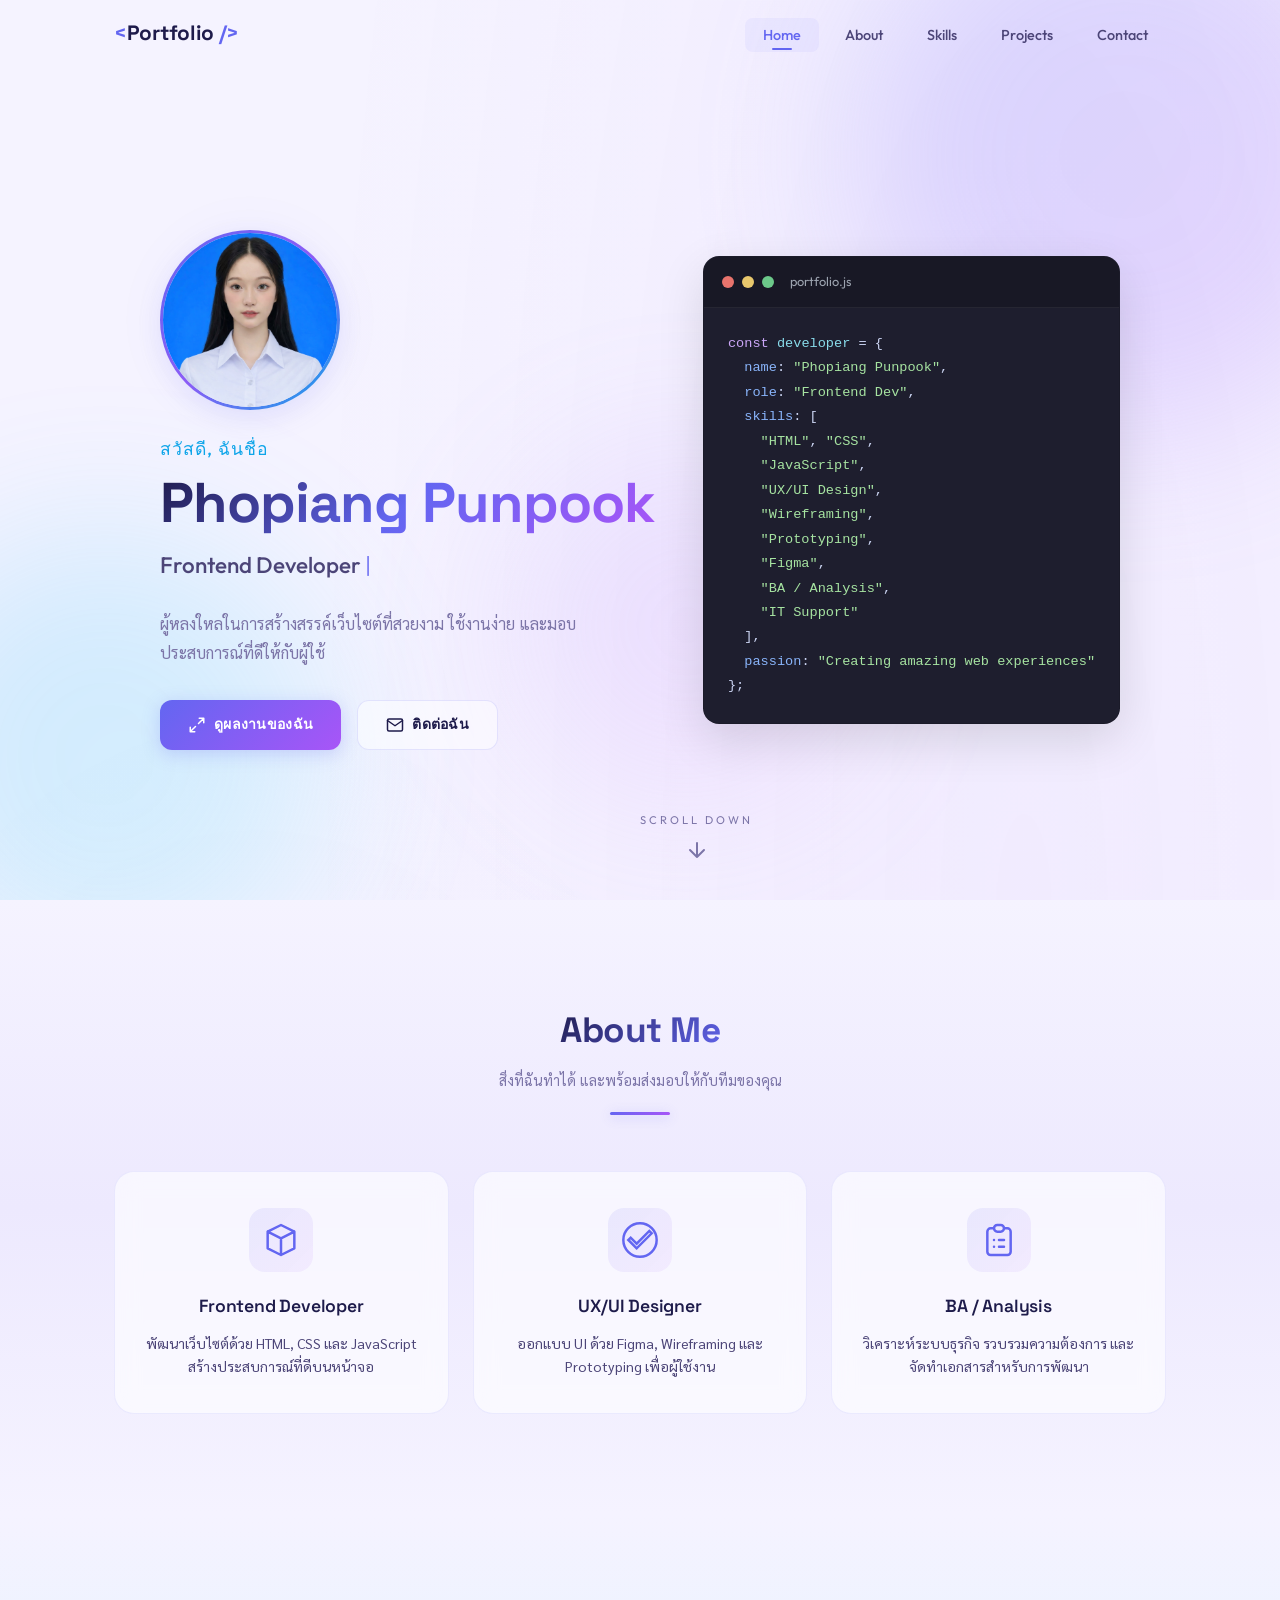
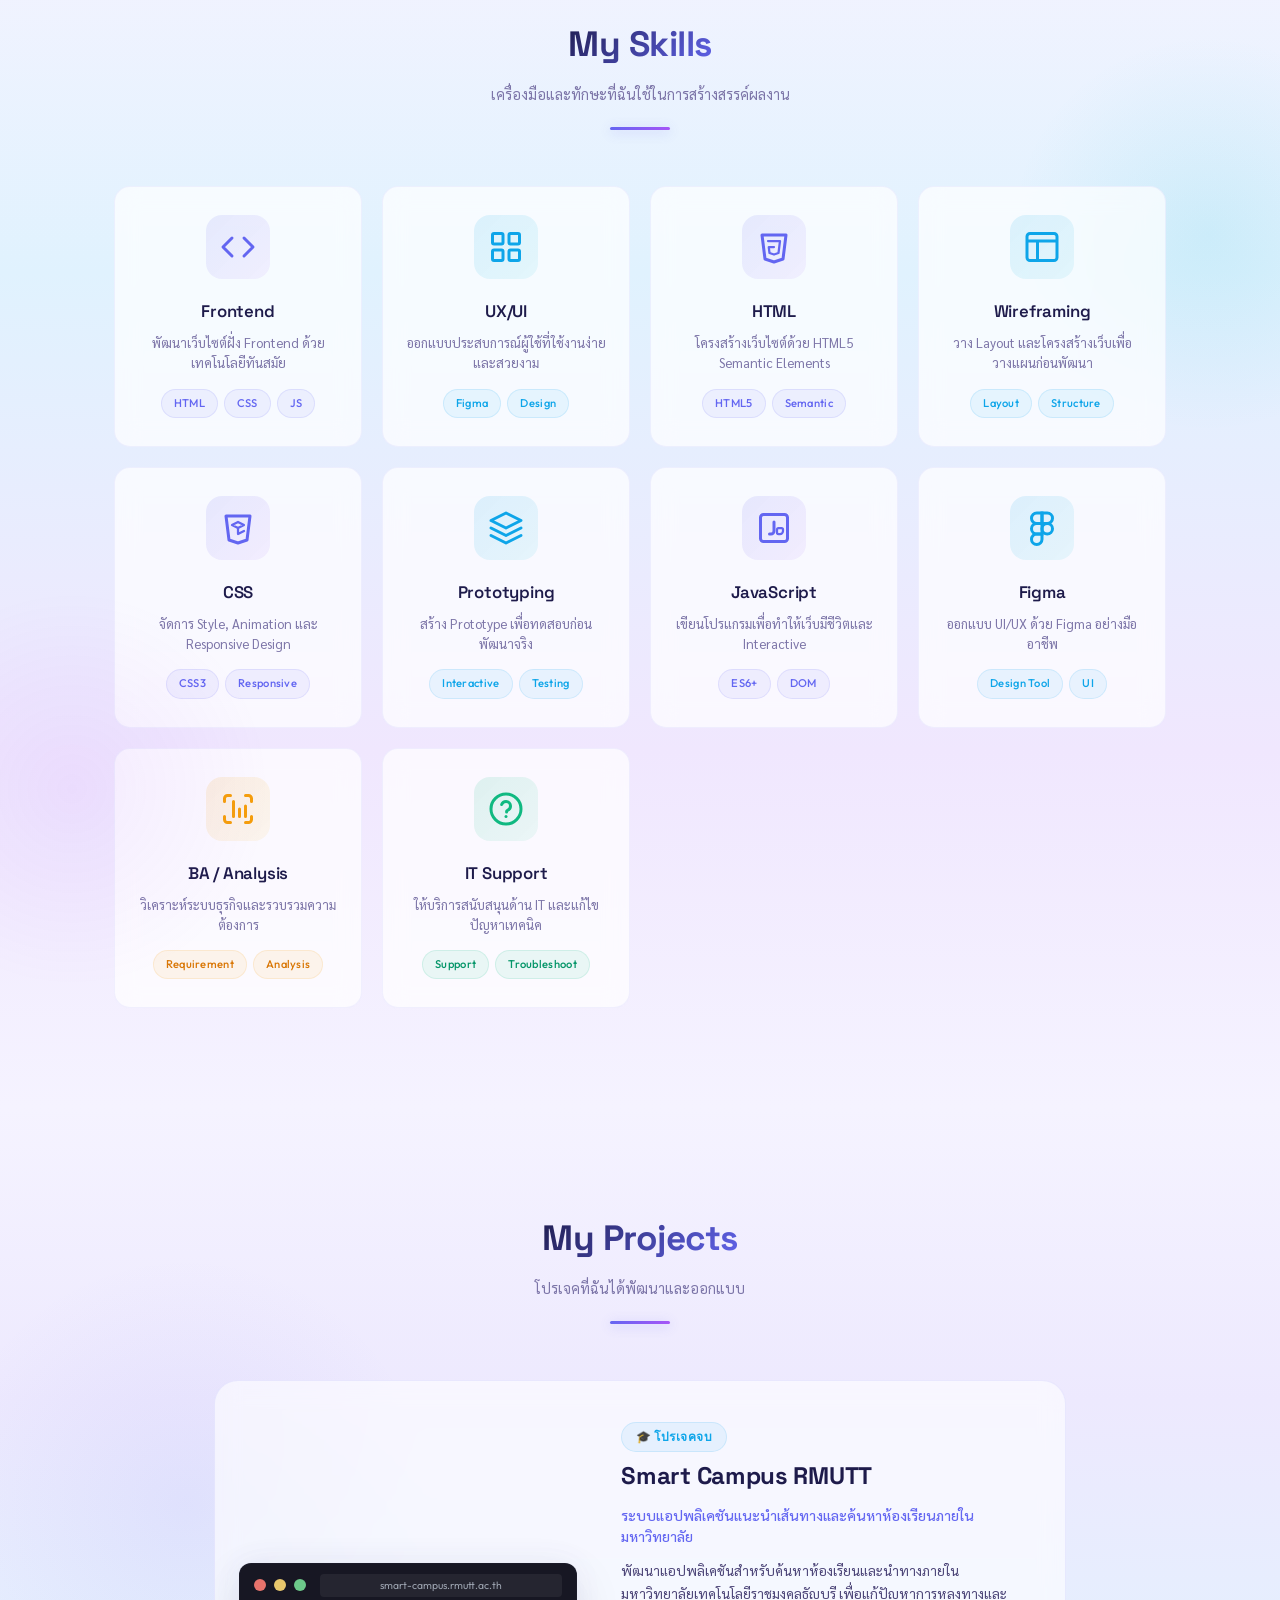
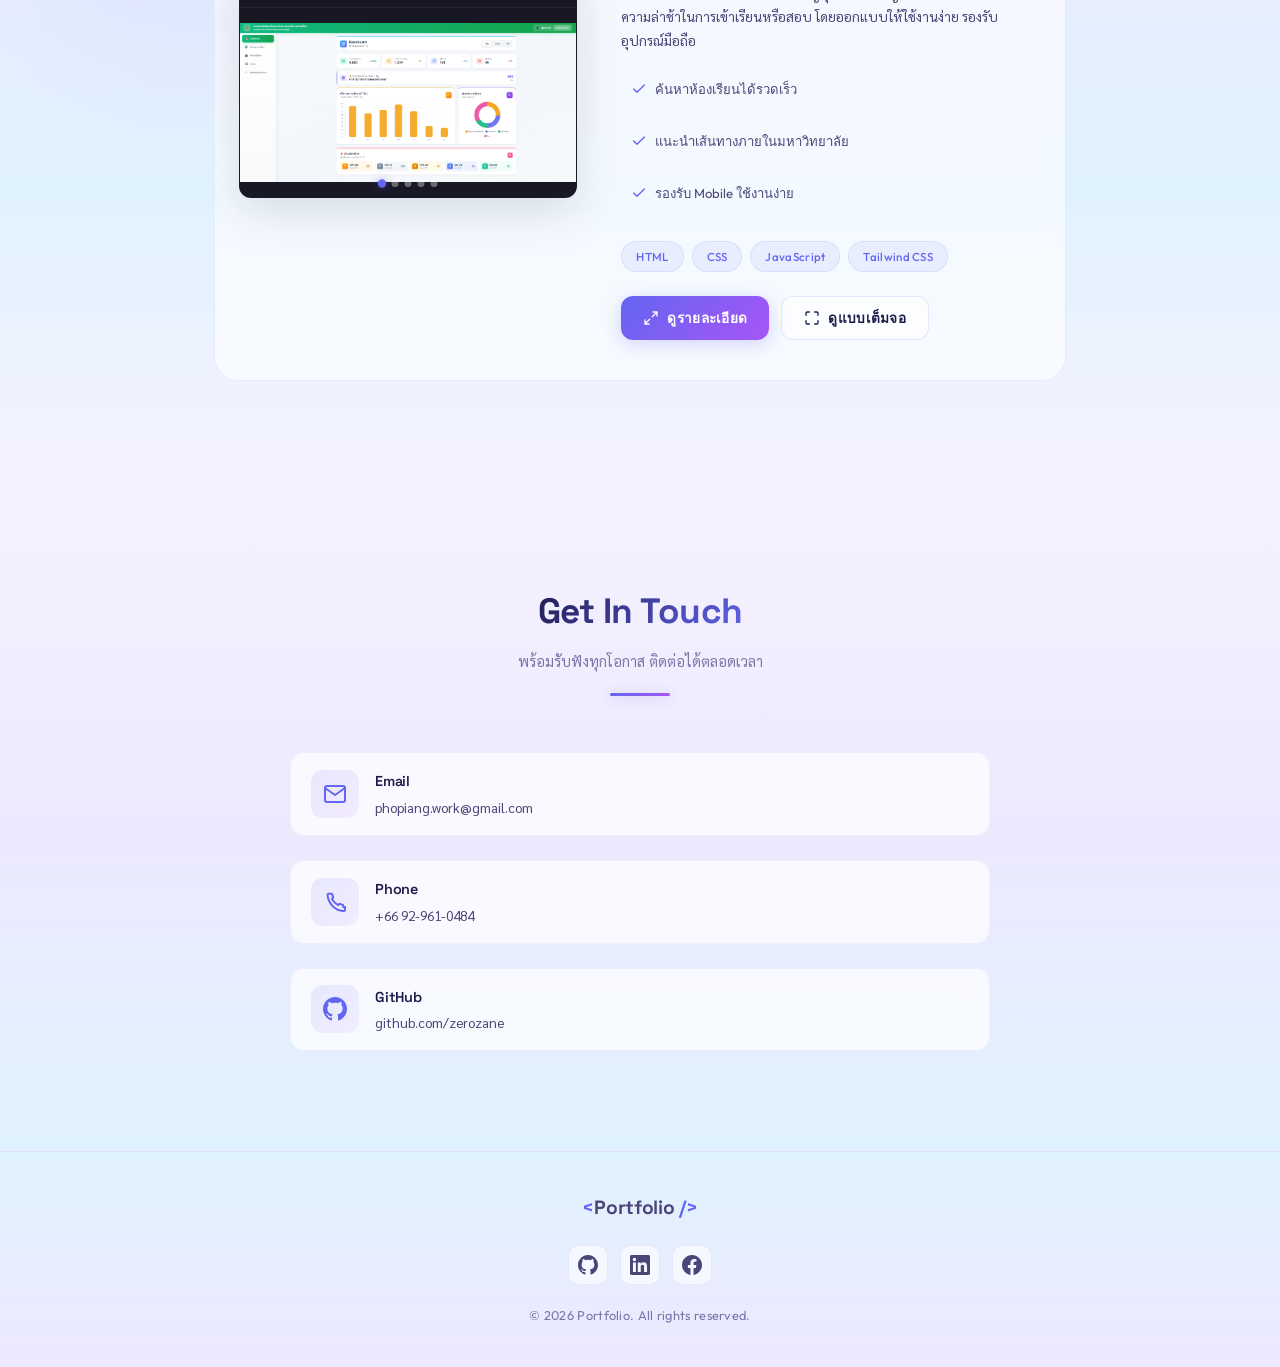
==== commit 6488e659: "fix front-end" ====
--- a/index.html
+++ b/index.html
@@ -5,7 +5,7 @@
     <meta charset="UTF-8">
     <meta name="viewport" content="width=device-width, initial-scale=1.0">
     <meta name="description" content="Portfolio - Frontend Developer & UX/UI Designer">
-    <title>My Portfolio</title>
+    <title>Phopiang Punpook — Portfolio</title>
     <link rel="stylesheet" href="style.css">
     <link rel="preconnect" href="https://fonts.googleapis.com">
     <link rel="preconnect" href="https://fonts.gstatic.com" crossorigin>
@@ -58,8 +58,22 @@
                     ผู้หลงใหลในการสร้างสรรค์เว็บไซต์ที่สวยงาม ใช้งานง่าย และมอบประสบการณ์ที่ดีให้กับผู้ใช้
                 </p>
                 <div class="hero-cta">
-                    <a href="#skills" class="btn btn-primary">ดู Skills ของฉัน</a>
-                    <a href="#contact" class="btn btn-outline">ติดต่อฉัน</a>
+                    <a href="#projects" class="btn btn-primary">
+                        <svg width="18" height="18" viewBox="0 0 24 24" fill="none">
+                            <path d="M15 3h6v6M14 10l6.1-6.1M9 21H3v-6M10 14l-6.1 6.1" stroke="currentColor"
+                                stroke-width="2" stroke-linecap="round" stroke-linejoin="round" />
+                        </svg>
+                        ดูผลงานของฉัน
+                    </a>
+                    <a href="#contact" class="btn btn-outline">
+                        <svg width="18" height="18" viewBox="0 0 24 24" fill="none">
+                            <path d="M4 4h16c1.1 0 2 .9 2 2v12c0 1.1-.9 2-2 2H4c-1.1 0-2-.9-2-2V6c0-1.1.9-2 2-2z"
+                                stroke="currentColor" stroke-width="2" stroke-linecap="round" stroke-linejoin="round" />
+                            <path d="M22 6l-10 7L2 6" stroke="currentColor" stroke-width="2" stroke-linecap="round"
+                                stroke-linejoin="round" />
+                        </svg>
+                        ติดต่อฉัน
+                    </a>
                 </div>
             </div>
             <div class="hero-visual">
@@ -103,11 +117,11 @@
     <section class="section about" id="about">
         <div class="container">
             <div class="section-header">
-                <span class="section-tag">เกี่ยวกับฉัน</span>
                 <h2 class="section-title">About Me</h2>
+                <p class="section-subtitle">สิ่งที่ฉันทำได้ และพร้อมส่งมอบให้กับทีมของคุณ</p>
                 <div class="section-line"></div>
             </div>
-            <div class="about-content">
+            <div class="about-grid">
                 <div class="about-card">
                     <div class="about-icon">
                         <svg width="40" height="40" viewBox="0 0 24 24" fill="none">
@@ -150,8 +164,8 @@
     <section class="section skills" id="skills">
         <div class="container">
             <div class="section-header">
-                <span class="section-tag">ทักษะของฉัน</span>
                 <h2 class="section-title">My Skills</h2>
+                <p class="section-subtitle">เครื่องมือและทักษะที่ฉันใช้ในการสร้างสรรค์ผลงาน</p>
                 <div class="section-line"></div>
             </div>
             <div class="skills-grid">
@@ -355,8 +369,8 @@
     <section class="section projects" id="projects">
         <div class="container">
             <div class="section-header">
-                <span class="section-tag">ผลงานของฉัน</span>
-                <h2 class="section-title">Projects</h2>
+                <h2 class="section-title">My Projects</h2>
+                <p class="section-subtitle">โปรเจคที่ฉันได้พัฒนาและออกแบบ</p>
                 <div class="section-line"></div>
             </div>
             <div class="projects-grid">
@@ -510,11 +524,11 @@
     <section class="section contact" id="contact">
         <div class="container">
             <div class="section-header">
-                <span class="section-tag">ช่องทางติดต่อ</span>
-                <h2 class="section-title">Contact Me</h2>
+                <h2 class="section-title">Get In Touch</h2>
+                <p class="section-subtitle">พร้อมรับฟังทุกโอกาส ติดต่อได้ตลอดเวลา</p>
                 <div class="section-line"></div>
             </div>
-            <div class="contact-content">
+            <div class="contact-grid">
                 <div class="contact-info">
                     <div class="contact-item">
                         <div class="contact-icon">
@@ -529,7 +543,7 @@
                         </div>
                         <div>
                             <h4>Email</h4>
-                            <p>your.email@example.com</p>
+                            <p>phopiang.work@gmail.com</p>
                         </div>
                     </div>
                     <div class="contact-item">
@@ -543,36 +557,23 @@
                         </div>
                         <div>
                             <h4>Phone</h4>
-                            <p>+66 XX-XXX-XXXX</p>
-                        </div>
-                    </div>
-                    <div class="contact-item">
+                            <p>+66 92-961-0484</p>
+                        </div>
+                    </div>
+                    <a href="https://github.com/zerozane" target="_blank" class="contact-item">
                         <div class="contact-icon">
-                            <svg width="24" height="24" viewBox="0 0 24 24" fill="none">
+                            <svg width="24" height="24" viewBox="0 0 24 24" fill="currentColor">
                                 <path
-                                    d="M21 10C21 17 12 23 12 23C12 23 3 17 3 10C3 5.03 7.03 1 12 1C16.97 1 21 5.03 21 10Z"
-                                    stroke="currentColor" stroke-width="2" />
-                                <circle cx="12" cy="10" r="3" stroke="currentColor" stroke-width="2" />
+                                    d="M12 0C5.374 0 0 5.373 0 12c0 5.302 3.438 9.8 8.207 11.387.599.111.793-.261.793-.577v-2.234c-3.338.726-4.033-1.416-4.033-1.416-.546-1.387-1.333-1.756-1.333-1.756-1.089-.745.083-.729.083-.729 1.205.084 1.839 1.237 1.839 1.237 1.07 1.834 2.807 1.304 3.492.997.107-.775.418-1.305.762-1.604-2.665-.305-5.467-1.334-5.467-5.931 0-1.311.469-2.381 1.236-3.221-.124-.303-.535-1.524.117-3.176 0 0 1.008-.322 3.301 1.23A11.509 11.509 0 0112 5.803c1.02.005 2.047.138 3.006.404 2.291-1.552 3.297-1.23 3.297-1.23.653 1.653.242 2.874.118 3.176.77.84 1.235 1.911 1.235 3.221 0 4.609-2.807 5.624-5.479 5.921.43.372.823 1.102.823 2.222v3.293c0 .319.192.694.801.576C20.566 21.797 24 17.3 24 12c0-6.627-5.373-12-12-12z" />
                             </svg>
                         </div>
                         <div>
-                            <h4>Location</h4>
-                            <p>Bangkok, Thailand</p>
-                        </div>
-                    </div>
-                </div>
-                <form class="contact-form" id="contactForm">
-                    <div class="form-group">
-                        <input type="text" id="name" placeholder="ชื่อของคุณ" required>
-                    </div>
-                    <div class="form-group">
-                        <input type="email" id="email" placeholder="อีเมลของคุณ" required>
-                    </div>
-                    <div class="form-group">
-                        <textarea id="message" rows="5" placeholder="ข้อความ" required></textarea>
-                    </div>
-                    <button type="submit" class="btn btn-primary btn-full">ส่งข้อความ</button>
-                </form>
+                            <h4>GitHub</h4>
+                            <p>github.com/zerozane</p>
+                        </div>
+                    </a>
+                </div>
+
             </div>
         </div>
     </section>
--- a/style.css
+++ b/style.css
@@ -1,35 +1,35 @@
 /* ========================================
    CSS Variables & Design Tokens
-   Soft Dark Professional Theme — Polished
+   Colorful Minimal Professional Theme
    ======================================== */
 :root {
-    /* Colors - Warm Dark Palette (easy on eyes) */
-    --bg-primary: #1a1d26;
-    --bg-secondary: #21242f;
-    --bg-card: rgba(33, 37, 50, 0.85);
-    --bg-card-hover: rgba(40, 45, 62, 0.9);
-
-    --text-primary: #dfe3ec;
-    --text-secondary: #9ba4b5;
-    --text-muted: #6b7589;
-
-    --accent-1: #818cf8;
-    /* Soft indigo */
-    --accent-2: #a78bfa;
-    /* Soft violet */
-    --accent-3: #93a0f8;
-    /* Light soft indigo */
-    --accent-4: #67b8d4;
-    /* Soft teal */
-    --accent-5: #7ecbdb;
-    /* Soft cyan */
-
-    --gradient-primary: linear-gradient(135deg, #818cf8, #a78bfa);
-    --gradient-accent: linear-gradient(135deg, #67b8d4, #7ecbdb);
-    --gradient-mixed: linear-gradient(135deg, #818cf8, #67b8d4);
-
-    --border-color: rgba(255, 255, 255, 0.06);
-    --border-glow: rgba(129, 140, 248, 0.2);
+    /* Colors - Colorful Light Palette */
+    --bg-primary: #f5f3ff;
+    --bg-secondary: #ede9fe;
+    --bg-card: rgba(255, 255, 255, 0.7);
+    --bg-card-hover: rgba(255, 255, 255, 0.9);
+
+    --text-primary: #1e1b4b;
+    --text-secondary: #4c4578;
+    --text-muted: #7c75a8;
+
+    --accent-1: #6366f1;
+    /* Indigo */
+    --accent-2: #8b5cf6;
+    /* Violet */
+    --accent-3: #6366f1;
+    /* Indigo */
+    --accent-4: #0ea5e9;
+    /* Sky blue */
+    --accent-5: #06b6d4;
+    /* Cyan */
+
+    --gradient-primary: linear-gradient(135deg, #6366f1, #a855f7);
+    --gradient-accent: linear-gradient(135deg, #0ea5e9, #06b6d4);
+    --gradient-mixed: linear-gradient(135deg, #6366f1, #0ea5e9);
+
+    --border-color: rgba(99, 102, 241, 0.08);
+    --border-glow: rgba(99, 102, 241, 0.25);
 
     /* Typography — Modern Designer Fonts */
     --font-heading: 'Space Grotesk', 'Outfit', sans-serif;
@@ -41,12 +41,12 @@
     --container-width: 1100px;
 
     /* Effects */
-    --glass-bg: rgba(26, 29, 38, 0.8);
-    --glass-border: rgba(255, 255, 255, 0.04);
-    --shadow-sm: 0 1px 4px rgba(0, 0, 0, 0.2);
-    --shadow-md: 0 6px 24px rgba(0, 0, 0, 0.25);
-    --shadow-lg: 0 12px 40px rgba(0, 0, 0, 0.3);
-    --shadow-glow: 0 4px 24px rgba(129, 140, 248, 0.08);
+    --glass-bg: rgba(255, 255, 255, 0.6);
+    --glass-border: rgba(99, 102, 241, 0.06);
+    --shadow-sm: 0 1px 4px rgba(99, 102, 241, 0.06);
+    --shadow-md: 0 6px 24px rgba(99, 102, 241, 0.08);
+    --shadow-lg: 0 12px 40px rgba(99, 102, 241, 0.1);
+    --shadow-glow: 0 4px 24px rgba(99, 102, 241, 0.15);
 
     --transition: 0.3s cubic-bezier(0.4, 0, 0.2, 1);
     --transition-slow: 0.5s cubic-bezier(0.4, 0, 0.2, 1);
@@ -70,18 +70,23 @@
 
 body {
     font-family: var(--font-body);
-    background-color: var(--bg-primary);
-    color: var(--text-primary);
+    background: var(--bg-primary);
+    color: var(--text-secondary);
     line-height: 1.7;
+    -webkit-font-smoothing: antialiased;
+    -moz-osx-font-smoothing: grayscale;
     overflow-x: hidden;
     font-size: 16px;
-    -webkit-font-smoothing: antialiased;
-    -moz-osx-font-smoothing: grayscale;
+    background-image:
+        radial-gradient(ellipse at 20% 50%, rgba(99, 102, 241, 0.06) 0%, transparent 50%),
+        radial-gradient(ellipse at 80% 20%, rgba(168, 85, 247, 0.05) 0%, transparent 50%),
+        radial-gradient(ellipse at 60% 80%, rgba(14, 165, 233, 0.04) 0%, transparent 50%);
 }
 
 a {
     text-decoration: none;
     color: inherit;
+    transition: var(--transition);
 }
 
 ul {
@@ -112,7 +117,7 @@
    ======================================== */
 .section-header {
     text-align: center;
-    margin-bottom: 64px;
+    margin-bottom: 56px;
     position: relative;
 }
 
@@ -122,58 +127,63 @@
     font-size: 0.8rem;
     font-weight: 500;
     color: var(--accent-4);
-    background: rgba(103, 184, 212, 0.06);
-    border: 1px solid rgba(103, 184, 212, 0.1);
+    background: rgba(14, 165, 233, 0.08);
+    border: 1px solid rgba(14, 165, 233, 0.12);
     padding: 6px 20px;
     border-radius: 100px;
-    margin-bottom: 16px;
+    margin-bottom: 4px;
     letter-spacing: 1.5px;
     text-transform: uppercase;
 }
 
 .section-title {
     font-family: var(--font-heading);
-    font-size: 2.8rem;
+    font-size: 2.2rem;
     font-weight: 700;
     color: var(--text-primary);
-    margin-bottom: 16px;
+    margin-bottom: 8px;
     letter-spacing: -0.5px;
     position: relative;
     display: inline-block;
-}
-
-.section-title::after {
-    content: '';
-    position: absolute;
-    bottom: -8px;
-    left: 50%;
-    transform: translateX(-50%);
-    width: 40px;
+    background: linear-gradient(135deg, #1e1b4b 0%, #6366f1 100%);
+    -webkit-background-clip: text;
+    -webkit-text-fill-color: transparent;
+    background-clip: text;
+}
+
+.section-subtitle {
+    font-size: 0.9rem;
+    color: var(--text-muted);
+    max-width: 480px;
+    margin: 0 auto;
+    line-height: 1.7;
+}
+
+.section-line {
+    width: 60px;
     height: 3px;
     background: var(--gradient-primary);
-    border-radius: 4px;
-}
-
-.section-line {
-    display: none;
-    /* replaced by ::after pseudo-element */
+    border-radius: 100px;
+    margin: 20px auto 0;
+    box-shadow: 0 2px 12px rgba(99, 102, 241, 0.3);
 }
 
 /* ========================================
-   Buttons — Premium Hover Effects
+   Buttons
    ======================================== */
 .btn {
     display: inline-flex;
     align-items: center;
+    justify-content: center;
     gap: 8px;
-    padding: 14px 32px;
+    padding: 12px 28px;
     border-radius: 12px;
     font-family: var(--font-display);
-    font-size: 0.95rem;
+    font-size: 0.88rem;
     font-weight: 600;
     cursor: pointer;
-    transition: all 0.4s cubic-bezier(0.4, 0, 0.2, 1);
     border: none;
+    transition: all 0.4s cubic-bezier(0.34, 1.56, 0.64, 1);
     position: relative;
     overflow: hidden;
     letter-spacing: 0.3px;
@@ -197,30 +207,30 @@
 .btn-primary {
     background: var(--gradient-primary);
     color: white;
-    box-shadow: 0 4px 18px rgba(129, 140, 248, 0.2);
+    box-shadow: 0 4px 18px rgba(99, 102, 241, 0.25);
 }
 
 .btn-primary:hover {
     transform: translateY(-3px) scale(1.02);
-    box-shadow: 0 10px 32px rgba(129, 140, 248, 0.35);
+    box-shadow: 0 10px 32px rgba(99, 102, 241, 0.35);
 }
 
 .btn-primary:active {
     transform: translateY(-1px) scale(0.99);
-    box-shadow: 0 4px 16px rgba(129, 140, 248, 0.25);
+    box-shadow: 0 4px 16px rgba(99, 102, 241, 0.25);
 }
 
 .btn-outline {
-    background: transparent;
+    background: rgba(255, 255, 255, 0.5);
     color: var(--text-primary);
-    border: 2px solid var(--border-glow);
+    border: 1px solid rgba(99, 102, 241, 0.15);
 }
 
 .btn-outline:hover {
-    background: rgba(129, 140, 248, 0.08);
+    background: rgba(99, 102, 241, 0.06);
     border-color: var(--accent-1);
     transform: translateY(-3px) scale(1.02);
-    box-shadow: 0 8px 24px rgba(129, 140, 248, 0.12);
+    box-shadow: 0 8px 24px rgba(99, 102, 241, 0.12);
 }
 
 .btn-outline:active {
@@ -247,11 +257,11 @@
 
 .navbar.scrolled {
     padding: 10px 0;
-    background: rgba(26, 29, 38, 0.88);
+    background: rgba(245, 243, 255, 0.88);
     backdrop-filter: blur(24px);
     -webkit-backdrop-filter: blur(24px);
-    border-bottom: 1px solid var(--glass-border);
-    box-shadow: 0 2px 12px rgba(0, 0, 0, 0.15);
+    border-bottom: 1px solid rgba(99, 102, 241, 0.08);
+    box-shadow: 0 4px 20px rgba(99, 102, 241, 0.06);
 }
 
 .nav-container {
@@ -296,8 +306,8 @@
 
 .nav-link:hover,
 .nav-link.active {
-    color: var(--text-primary);
-    background: rgba(129, 140, 248, 0.08);
+    color: var(--accent-1);
+    background: rgba(99, 102, 241, 0.06);
 }
 
 .nav-link.active::after {
@@ -352,34 +362,36 @@
 .shape {
     position: absolute;
     border-radius: 50%;
-    filter: blur(100px);
-    opacity: 0.12;
+    filter: blur(80px);
 }
 
 .shape-1 {
     width: 550px;
     height: 550px;
-    background: #818cf8;
+    background: linear-gradient(135deg, #818cf8, #c084fc);
     top: -120px;
     right: -120px;
+    opacity: 0.25;
     animation: float 8s ease-in-out infinite;
 }
 
 .shape-2 {
     width: 450px;
     height: 450px;
-    background: #67b8d4;
+    background: linear-gradient(135deg, #38bdf8, #67e8f9);
     bottom: -80px;
     left: -120px;
+    opacity: 0.2;
     animation: float 10s ease-in-out infinite reverse;
 }
 
 .shape-3 {
     width: 350px;
     height: 350px;
-    background: #a78bfa;
+    background: linear-gradient(135deg, #a78bfa, #f0abfc);
     top: 50%;
     left: 40%;
+    opacity: 0.18;
     animation: float 12s ease-in-out infinite;
 }
 
@@ -404,8 +416,8 @@
     margin: 0 auto;
     padding: 0 24px;
     display: grid;
-    grid-template-columns: 1fr 1fr;
-    gap: 60px;
+    grid-template-columns: 1.1fr 0.9fr;
+    gap: 48px;
     align-items: center;
     position: relative;
     z-index: 1;
@@ -426,18 +438,18 @@
     object-position: center 25%;
     border: 3px solid transparent;
     background-image: linear-gradient(var(--bg-primary), var(--bg-primary)),
-        linear-gradient(135deg, #818cf8, #a78bfa, #67b8d4);
+        linear-gradient(135deg, #6366f1, #8b5cf6, #0ea5e9);
     background-origin: border-box;
     background-clip: padding-box, border-box;
-    box-shadow: 0 0 30px rgba(129, 140, 248, 0.15),
-        0 0 60px rgba(129, 140, 248, 0.05);
+    box-shadow: 0 8px 30px rgba(99, 102, 241, 0.12),
+        0 0 60px rgba(99, 102, 241, 0.04);
     transition: var(--transition);
 }
 
 .hero-avatar .avatar-img:hover {
     transform: scale(1.05);
-    box-shadow: 0 0 40px rgba(129, 140, 248, 0.25),
-        0 0 80px rgba(129, 140, 248, 0.08);
+    box-shadow: 0 12px 40px rgba(99, 102, 241, 0.2),
+        0 0 80px rgba(99, 102, 241, 0.06);
 }
 
 .hero-greeting {
@@ -458,7 +470,7 @@
     line-height: 1.1;
     margin-bottom: 12px;
     letter-spacing: -1px;
-    background: linear-gradient(135deg, var(--text-primary) 0%, var(--accent-3) 100%);
+    background: linear-gradient(135deg, #1e1b4b 0%, #6366f1 50%, #a855f7 100%);
     -webkit-background-clip: text;
     -webkit-text-fill-color: transparent;
     background-clip: text;
@@ -529,11 +541,11 @@
 }
 
 .code-window {
-    background: var(--bg-secondary);
-    border: 1px solid var(--border-color);
+    background: #1e1e2e;
+    border: 1px solid rgba(0, 0, 0, 0.1);
     border-radius: 16px;
     overflow: hidden;
-    box-shadow: var(--shadow-lg);
+    box-shadow: 0 16px 48px rgba(0, 0, 0, 0.12);
 }
 
 .code-header {
@@ -542,7 +554,7 @@
     gap: 8px;
     padding: 14px 18px;
     background: rgba(0, 0, 0, 0.2);
-    border-bottom: 1px solid var(--border-color);
+    border-bottom: 1px solid rgba(255, 255, 255, 0.06);
 }
 
 .dot {
@@ -566,7 +578,7 @@
 .code-title {
     margin-left: 8px;
     font-size: 0.8rem;
-    color: var(--text-muted);
+    color: #9ca3af;
     font-family: var(--font-display);
 }
 
@@ -575,24 +587,24 @@
     font-size: 0.85rem;
     line-height: 1.8;
     font-family: 'Courier New', monospace;
-    color: var(--text-secondary);
+    color: #cdd6f4;
     overflow-x: auto;
 }
 
 .code-keyword {
-    color: #b49cf5;
+    color: #cba6f7;
 }
 
 .code-var {
-    color: #6dc4d8;
+    color: #89dceb;
 }
 
 .code-prop {
-    color: #93a0f8;
+    color: #89b4fa;
 }
 
 .code-string {
-    color: #7cc78f;
+    color: #a6e3a1;
 }
 
 /* Scroll Indicator */
@@ -636,23 +648,23 @@
 }
 
 /* ========================================
-   About Section — Constrained Width
+   About Section
    ======================================== */
-.about .container {
-    max-width: 900px;
-}
-
-.about-content {
+.about {
+    background: linear-gradient(180deg, var(--bg-primary) 0%, #ede9fe 50%, var(--bg-primary) 100%);
+}
+
+.about-grid {
     display: grid;
     grid-template-columns: repeat(3, 1fr);
     gap: 24px;
 }
 
 .about-card {
-    background: var(--bg-card);
-    border: 1px solid var(--border-color);
-    border-radius: 16px;
-    padding: 32px 24px;
+    background: rgba(255, 255, 255, 0.6);
+    border: 1px solid rgba(99, 102, 241, 0.1);
+    border-radius: 20px;
+    padding: 36px 28px;
     text-align: center;
     transition: var(--transition);
     backdrop-filter: blur(12px);
@@ -660,28 +672,29 @@
 }
 
 .about-card:hover {
-    transform: translateY(-4px);
-    border-color: var(--border-glow);
-    box-shadow: var(--shadow-md), var(--shadow-glow);
-    background: var(--bg-card-hover);
+    transform: translateY(-6px);
+    border-color: rgba(99, 102, 241, 0.25);
+    box-shadow: 0 12px 40px rgba(99, 102, 241, 0.12), var(--shadow-glow);
+    background: rgba(255, 255, 255, 0.85);
 }
 
 .about-icon {
     width: 64px;
     height: 64px;
-    background: rgba(129, 140, 248, 0.08);
+    background: linear-gradient(135deg, rgba(99, 102, 241, 0.1), rgba(168, 85, 247, 0.08));
     border-radius: 16px;
     display: flex;
     align-items: center;
     justify-content: center;
     margin: 0 auto 20px;
-    color: var(--accent-3);
+    color: var(--accent-1);
     transition: var(--transition);
 }
 
 .about-card:hover .about-icon {
-    background: rgba(129, 140, 248, 0.14);
-    transform: scale(1.05);
+    background: linear-gradient(135deg, rgba(99, 102, 241, 0.15), rgba(168, 85, 247, 0.12));
+    transform: scale(1.08) rotate(-3deg);
+    box-shadow: 0 6px 20px rgba(99, 102, 241, 0.2);
 }
 
 .about-card h3 {
@@ -703,7 +716,30 @@
    Skills Section
    ======================================== */
 .skills {
-    background: linear-gradient(180deg, var(--bg-primary) 0%, var(--bg-secondary) 50%, var(--bg-primary) 100%);
+    background: linear-gradient(180deg, var(--bg-primary) 0%, #e0f2fe 30%, #f0e7fe 70%, var(--bg-primary) 100%);
+    position: relative;
+}
+
+.skills::before {
+    content: '';
+    position: absolute;
+    top: 10%;
+    right: -10%;
+    width: 400px;
+    height: 400px;
+    background: radial-gradient(circle, rgba(6, 182, 212, 0.1) 0%, transparent 70%);
+    pointer-events: none;
+}
+
+.skills::after {
+    content: '';
+    position: absolute;
+    bottom: 10%;
+    left: -10%;
+    width: 400px;
+    height: 400px;
+    background: radial-gradient(circle, rgba(168, 85, 247, 0.08) 0%, transparent 70%);
+    pointer-events: none;
 }
 
 .skills-grid {
@@ -768,33 +804,34 @@
 .skill-icon-wrapper {
     width: 64px;
     height: 64px;
-    background: rgba(129, 140, 248, 0.07);
+    background: linear-gradient(135deg, rgba(99, 102, 241, 0.12), rgba(168, 85, 247, 0.08));
     border-radius: 16px;
     display: flex;
     align-items: center;
     justify-content: center;
     margin: 0 auto 18px;
-    color: var(--accent-3);
+    color: var(--accent-1);
     transition: var(--transition);
 }
 
 .skill-card[data-category="design"] .skill-icon-wrapper {
-    background: rgba(103, 184, 212, 0.07);
-    color: var(--accent-5);
+    background: linear-gradient(135deg, rgba(14, 165, 233, 0.12), rgba(6, 182, 212, 0.08));
+    color: var(--accent-4);
 }
 
 .skill-card[data-category="analysis"] .skill-icon-wrapper {
-    background: rgba(212, 160, 84, 0.07);
-    color: #e8c07a;
+    background: linear-gradient(135deg, rgba(245, 158, 11, 0.12), rgba(251, 191, 36, 0.08));
+    color: #f59e0b;
 }
 
 .skill-card[data-category="support"] .skill-icon-wrapper {
-    background: rgba(93, 173, 118, 0.07);
-    color: #7cc98f;
+    background: linear-gradient(135deg, rgba(16, 185, 129, 0.12), rgba(52, 211, 153, 0.08));
+    color: #10b981;
 }
 
 .skill-card:hover .skill-icon-wrapper {
     transform: scale(1.08) rotate(-3deg);
+    box-shadow: 0 6px 20px rgba(99, 102, 241, 0.15);
 }
 
 .skill-name {
@@ -826,40 +863,52 @@
     font-weight: 500;
     padding: 4px 12px;
     border-radius: 100px;
-    background: rgba(129, 140, 248, 0.08);
-    color: var(--accent-3);
-    border: 1px solid rgba(129, 140, 248, 0.1);
+    background: rgba(99, 102, 241, 0.08);
+    color: var(--accent-1);
+    border: 1px solid rgba(99, 102, 241, 0.12);
     transition: var(--transition);
     letter-spacing: 0.3px;
 }
 
 .skill-card[data-category="design"] .tag {
-    background: rgba(103, 184, 212, 0.08);
-    color: var(--accent-5);
-    border-color: rgba(103, 184, 212, 0.1);
+    background: rgba(14, 165, 233, 0.08);
+    color: var(--accent-4);
+    border-color: rgba(14, 165, 233, 0.12);
 }
 
 .skill-card[data-category="analysis"] .tag {
-    background: rgba(212, 160, 84, 0.08);
-    color: #e8c07a;
-    border-color: rgba(212, 160, 84, 0.1);
+    background: rgba(245, 158, 11, 0.08);
+    color: #d97706;
+    border-color: rgba(245, 158, 11, 0.12);
 }
 
 .skill-card[data-category="support"] .tag {
-    background: rgba(93, 173, 118, 0.08);
-    color: #7cc98f;
-    border-color: rgba(93, 173, 118, 0.1);
+    background: rgba(16, 185, 129, 0.08);
+    color: #059669;
+    border-color: rgba(16, 185, 129, 0.12);
 }
 
 .skill-card:hover .tag {
-    border-color: rgba(129, 140, 248, 0.2);
+    border-color: rgba(99, 102, 241, 0.2);
 }
 
 /* ========================================
    Projects Section
    ======================================== */
 .projects {
-    background: linear-gradient(180deg, var(--bg-primary) 0%, var(--bg-secondary) 50%, var(--bg-primary) 100%);
+    background: linear-gradient(180deg, var(--bg-primary) 0%, #ede9fe 30%, #e0f2fe 70%, var(--bg-primary) 100%);
+    position: relative;
+}
+
+.projects::before {
+    content: '';
+    position: absolute;
+    top: 15%;
+    left: -5%;
+    width: 500px;
+    height: 500px;
+    background: radial-gradient(circle, rgba(99, 102, 241, 0.08) 0%, transparent 70%);
+    pointer-events: none;
 }
 
 .projects .container {
@@ -873,9 +922,9 @@
 }
 
 .project-card {
-    background: var(--bg-card);
-    border: 1px solid var(--border-color);
-    border-radius: 20px;
+    background: rgba(255, 255, 255, 0.6);
+    border: 1px solid rgba(99, 102, 241, 0.1);
+    border-radius: 24px;
     overflow: hidden;
     transition: var(--transition);
     backdrop-filter: blur(12px);
@@ -883,8 +932,9 @@
 }
 
 .project-card:hover {
-    border-color: var(--border-glow);
-    box-shadow: var(--shadow-lg), var(--shadow-glow);
+    border-color: rgba(99, 102, 241, 0.25);
+    box-shadow: 0 20px 60px rgba(99, 102, 241, 0.12), 0 4px 24px rgba(99, 102, 241, 0.08);
+    background: rgba(255, 255, 255, 0.85);
 }
 
 .project-card-featured {
@@ -903,19 +953,19 @@
 
 .project-browser {
     width: 100%;
-    background: #15171e;
+    background: #1e1e2e;
     border-radius: 12px;
     overflow: hidden;
-    border: 1px solid rgba(255, 255, 255, 0.06);
-    box-shadow: 0 16px 48px rgba(0, 0, 0, 0.35),
-        0 0 30px rgba(129, 140, 248, 0.05);
+    border: 1px solid rgba(0, 0, 0, 0.1);
+    box-shadow: 0 16px 48px rgba(0, 0, 0, 0.1),
+        0 0 30px rgba(99, 102, 241, 0.05);
     transition: var(--transition);
 }
 
 .project-card:hover .project-browser {
     transform: translateY(-4px);
-    box-shadow: 0 24px 60px rgba(0, 0, 0, 0.45),
-        0 0 40px rgba(129, 140, 248, 0.08);
+    box-shadow: 0 24px 60px rgba(0, 0, 0, 0.15),
+        0 0 40px rgba(99, 102, 241, 0.08);
 }
 
 .browser-header {
@@ -923,16 +973,16 @@
     align-items: center;
     gap: 8px;
     padding: 10px 14px;
-    background: rgba(0, 0, 0, 0.3);
-    border-bottom: 1px solid rgba(255, 255, 255, 0.04);
+    background: rgba(0, 0, 0, 0.25);
+    border-bottom: 1px solid rgba(255, 255, 255, 0.06);
 }
 
 .browser-url {
     margin-left: 6px;
     font-family: var(--font-display);
     font-size: 0.65rem;
-    color: var(--text-muted);
-    background: rgba(255, 255, 255, 0.04);
+    color: #9ca3af;
+    background: rgba(255, 255, 255, 0.06);
     padding: 3px 12px;
     border-radius: 4px;
     flex: 1;
@@ -950,7 +1000,7 @@
     width: 100%;
     aspect-ratio: 16 / 9;
     overflow: hidden;
-    background: #0d0f14;
+    background: #181825;
 }
 
 .carousel-track {
@@ -966,7 +1016,7 @@
     width: 100%;
     height: 100%;
     object-fit: contain;
-    background: #0d0f14;
+    background: #181825;
     opacity: 0;
     transition: opacity 0.5s ease;
     cursor: pointer;
@@ -1002,8 +1052,8 @@
 }
 
 .carousel-btn:hover {
-    background: rgba(129, 140, 248, 0.5);
-    border-color: rgba(129, 140, 248, 0.4);
+    background: rgba(99, 102, 241, 0.5);
+    border-color: rgba(99, 102, 241, 0.4);
     transform: translateY(-50%) scale(1.1);
 }
 
@@ -1035,8 +1085,8 @@
 }
 
 .carousel-dot.active {
-    background: var(--accent-3);
-    box-shadow: 0 0 8px rgba(129, 140, 248, 0.5);
+    background: var(--accent-1);
+    box-shadow: 0 0 8px rgba(99, 102, 241, 0.5);
     transform: scale(1.2);
 }
 
@@ -1135,8 +1185,8 @@
 }
 
 .fullscreen-nav-btn:hover {
-    background: rgba(129, 140, 248, 0.5);
-    border-color: rgba(129, 140, 248, 0.4);
+    background: rgba(99, 102, 241, 0.5);
+    border-color: rgba(99, 102, 241, 0.4);
     transform: translateY(-50%) scale(1.1);
 }
 
@@ -1159,11 +1209,11 @@
     font-size: 0.75rem;
     font-weight: 600;
     color: var(--accent-4);
-    background: rgba(103, 184, 212, 0.08);
-    border: 1px solid rgba(103, 184, 212, 0.12);
+    background: rgba(14, 165, 233, 0.08);
+    border: 1px solid rgba(14, 165, 233, 0.12);
     padding: 4px 14px;
     border-radius: 100px;
-    margin-bottom: 16px;
+    margin-bottom: 4px;
     letter-spacing: 0.5px;
 }
 
@@ -1202,6 +1252,18 @@
     display: flex;
     align-items: center;
     gap: 8px;
+    margin-bottom: 10px;
+    padding: 6px 10px;
+    border-radius: 8px;
+    transition: var(--transition);
+}
+
+.feature-item:hover {
+    background: rgba(99, 102, 241, 0.04);
+}
+
+.feature-item span {
+    font-family: var(--font-display);
     font-size: 0.82rem;
     color: var(--text-secondary);
 }
@@ -1222,16 +1284,16 @@
     font-weight: 500;
     padding: 5px 14px;
     border-radius: 100px;
-    background: rgba(129, 140, 248, 0.08);
-    color: var(--accent-3);
-    border: 1px solid rgba(129, 140, 248, 0.1);
+    background: rgba(99, 102, 241, 0.08);
+    color: var(--accent-1);
+    border: 1px solid rgba(99, 102, 241, 0.12);
     letter-spacing: 0.3px;
 }
 
 /* Project Click Overlay */
 .project-click-overlay {
     position: absolute;
-    top: 0;
+    top: 32px;
     left: 0;
     right: 0;
     bottom: 0;
@@ -1262,13 +1324,13 @@
     gap: 8px;
     padding: 12px 28px;
     border-radius: 12px;
-    background: rgba(129, 140, 248, 0.85);
+    background: rgba(99, 102, 241, 0.85);
     color: #fff;
     font-family: var(--font-display);
     font-size: 0.92rem;
     font-weight: 600;
     letter-spacing: 0.3px;
-    box-shadow: 0 8px 24px rgba(129, 140, 248, 0.3);
+    box-shadow: 0 8px 24px rgba(99, 102, 241, 0.3);
     transform: translateY(8px);
     transition: transform 0.35s ease;
 }
@@ -1297,17 +1359,15 @@
 }
 
 /* ========================================
-   Contact Section — Constrained Width
+   Contact Section
    ======================================== */
-.contact .container {
-    max-width: 900px;
-}
-
-.contact-content {
-    display: grid;
-    grid-template-columns: 1fr 1fr;
-    gap: 48px;
-    align-items: start;
+.contact {
+    background: linear-gradient(180deg, var(--bg-primary) 0%, #ede9fe 50%, #e0f2fe 100%);
+}
+
+.contact-grid {
+    max-width: 700px;
+    margin: 0 auto;
 }
 
 .contact-info {
@@ -1320,7 +1380,7 @@
     display: flex;
     align-items: center;
     gap: 16px;
-    padding: 20px;
+    padding: 16px 20px;
     background: var(--bg-card);
     border: 1px solid var(--border-color);
     border-radius: 14px;
@@ -1339,12 +1399,12 @@
     width: 48px;
     height: 48px;
     min-width: 48px;
-    background: rgba(129, 140, 248, 0.08);
+    background: linear-gradient(135deg, rgba(99, 102, 241, 0.12), rgba(168, 85, 247, 0.08));
     border-radius: 12px;
     display: flex;
     align-items: center;
     justify-content: center;
-    color: var(--accent-3);
+    color: var(--accent-1);
 }
 
 .contact-item h4 {
@@ -1372,14 +1432,21 @@
 .form-group textarea {
     width: 100%;
     padding: 14px 18px;
-    background: var(--bg-card);
-    border: 1px solid var(--border-color);
     border-radius: 12px;
+    border: 1px solid rgba(99, 102, 241, 0.1);
+    background: rgba(255, 255, 255, 0.6);
     color: var(--text-primary);
     font-family: var(--font-body);
-    font-size: 0.9rem;
+    font-size: 0.88rem;
     transition: var(--transition);
     outline: none;
+    backdrop-filter: blur(8px);
+    -webkit-backdrop-filter: blur(8px);
+}
+
+.form-group input:hover,
+.form-group textarea:hover {
+    border-color: rgba(99, 102, 241, 0.2);
 }
 
 .form-group input::placeholder,
@@ -1390,12 +1457,13 @@
 .form-group input:focus,
 .form-group textarea:focus {
     border-color: var(--accent-1);
-    box-shadow: 0 0 0 3px rgba(129, 140, 248, 0.1);
+    box-shadow: 0 0 0 3px rgba(99, 102, 241, 0.12);
+    background: rgba(255, 255, 255, 0.8);
 }
 
 .form-group textarea {
     resize: vertical;
-    min-height: 120px;
+    min-height: 140px;
 }
 
 /* ========================================
@@ -1403,7 +1471,8 @@
    ======================================== */
 .footer {
     padding: 40px 0;
-    border-top: 1px solid var(--border-color);
+    border-top: 1px solid rgba(99, 102, 241, 0.08);
+    background: linear-gradient(180deg, #e0f2fe 0%, #ede9fe 100%);
 }
 
 .footer-content {
@@ -1432,15 +1501,15 @@
     align-items: center;
     justify-content: center;
     border-radius: 10px;
-    background: var(--bg-card);
-    border: 1px solid var(--border-color);
+    background: rgba(255, 255, 255, 0.6);
+    border: 1px solid rgba(99, 102, 241, 0.1);
     color: var(--text-secondary);
     transition: all 0.4s cubic-bezier(0.4, 0, 0.2, 1);
 }
 
 .social-link:hover {
-    background: rgba(129, 140, 248, 0.1);
-    color: var(--accent-3);
+    background: rgba(99, 102, 241, 0.1);
+    color: var(--accent-1);
     border-color: var(--border-glow);
     transform: translateY(-3px) scale(1.05);
     box-shadow: var(--shadow-md);
@@ -1477,10 +1546,10 @@
         top: 100%;
         left: 0;
         right: 0;
-        background: rgba(26, 29, 38, 0.96);
+        background: rgba(245, 243, 255, 0.96);
         backdrop-filter: blur(24px);
         -webkit-backdrop-filter: blur(24px);
-        border-bottom: 1px solid var(--border-color);
+        border-bottom: 1px solid rgba(99, 102, 241, 0.08);
         flex-direction: column;
         padding: 16px 24px;
         gap: 4px;
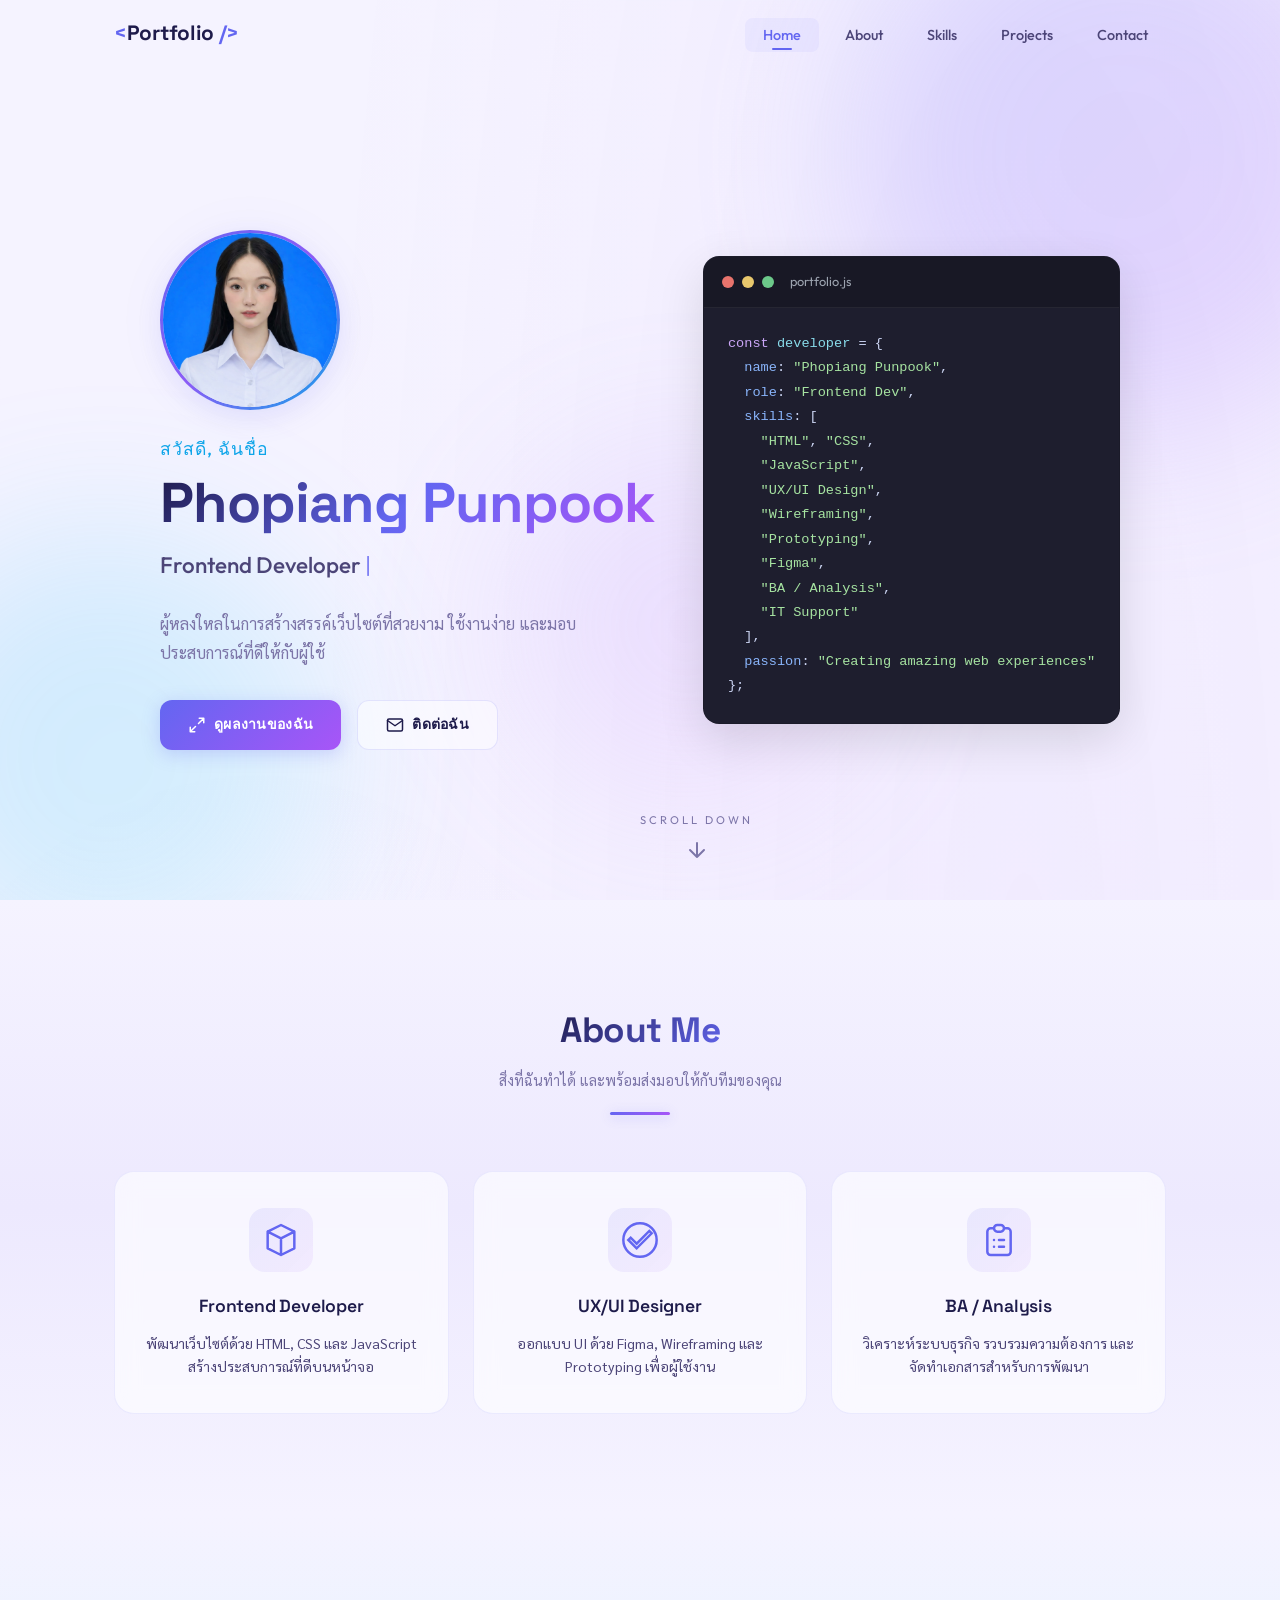
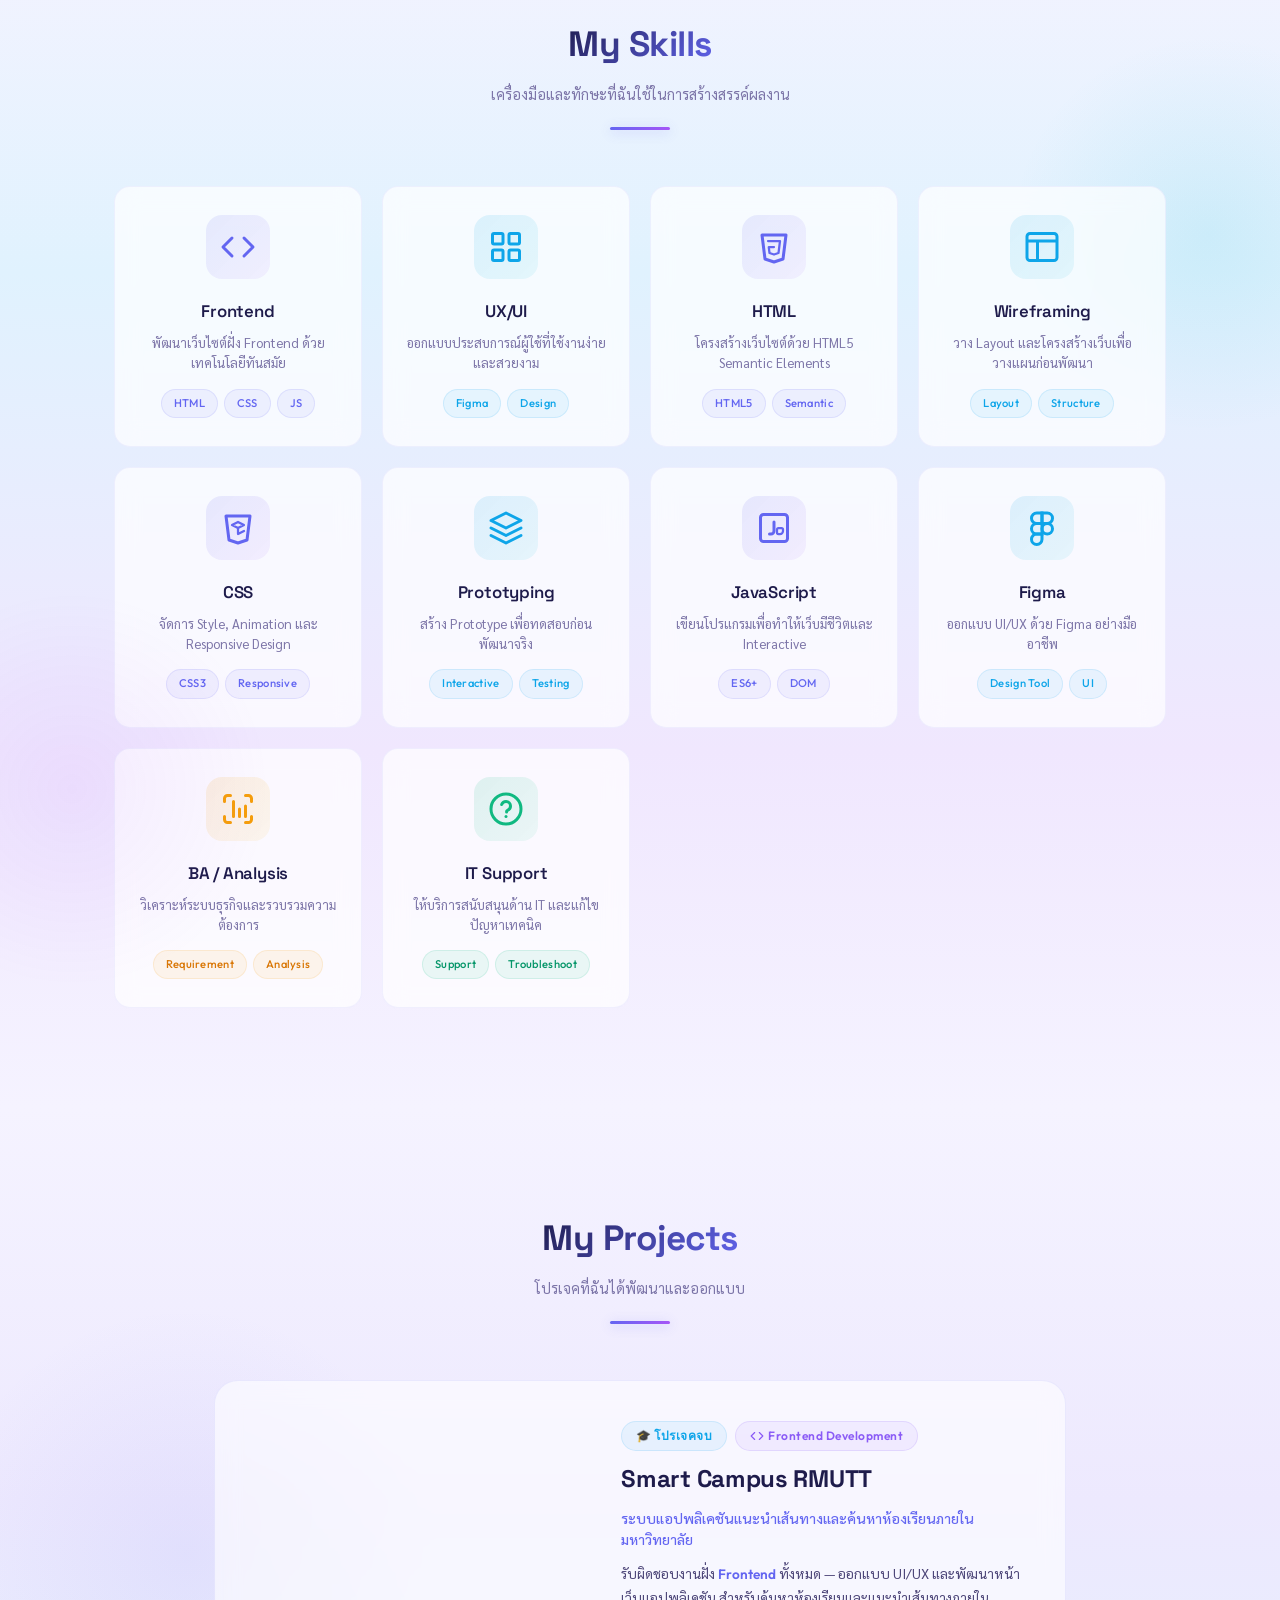
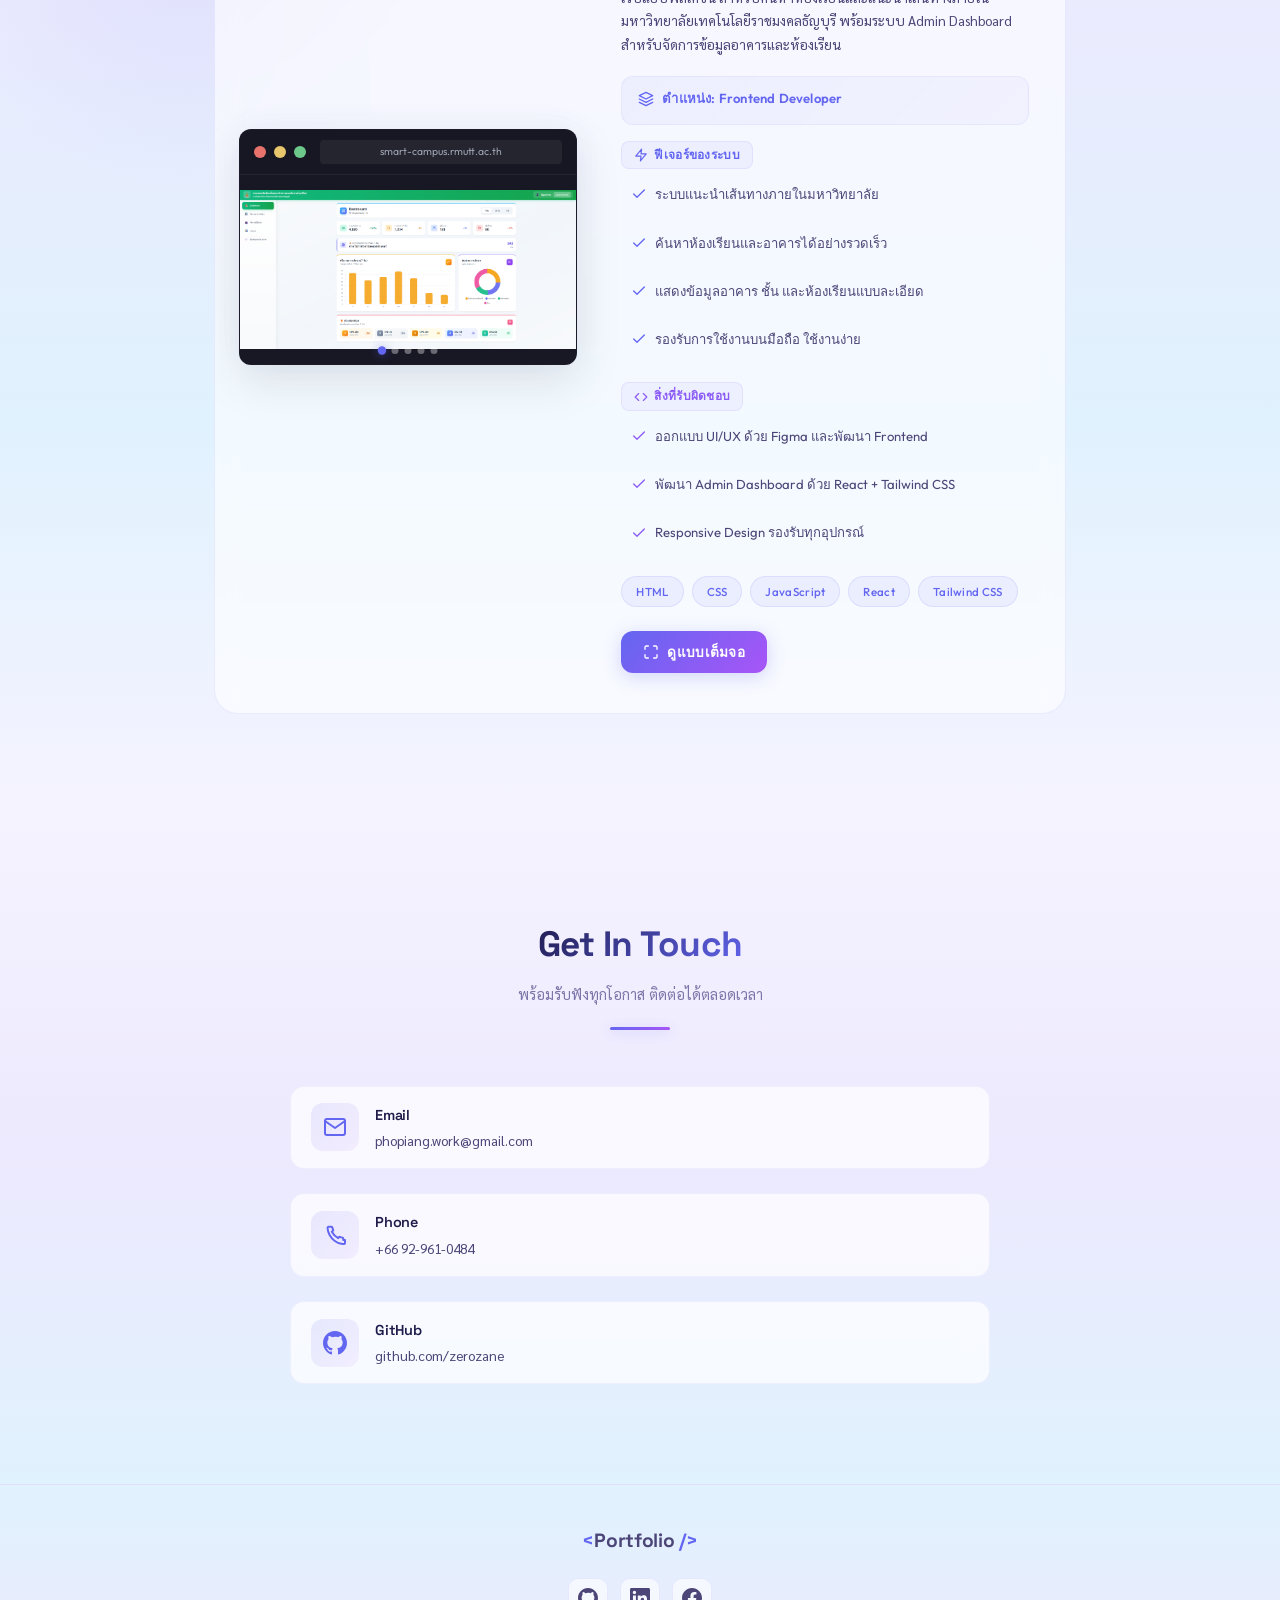
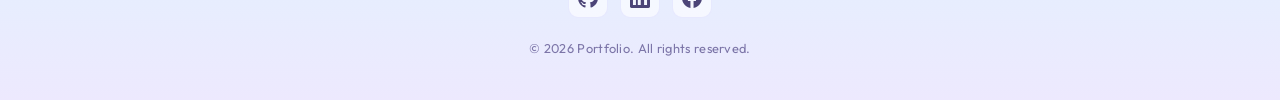
==== commit 6116f4dd: "fix fronend" ====
--- a/index.html
+++ b/index.html
@@ -457,53 +457,121 @@
                         </div>
                     </div>
                     <div class="project-info">
-                        <div class="project-badge">🎓 โปรเจคจบ</div>
+                        <div class="project-badges">
+                            <div class="project-badge">🎓 โปรเจคจบ</div>
+                            <div class="project-badge project-badge-role">
+                                <svg width="14" height="14" viewBox="0 0 24 24" fill="none">
+                                    <path d="M16 18L22 12L16 6" stroke="currentColor" stroke-width="2"
+                                        stroke-linecap="round" stroke-linejoin="round" />
+                                    <path d="M8 6L2 12L8 18" stroke="currentColor" stroke-width="2"
+                                        stroke-linecap="round" stroke-linejoin="round" />
+                                </svg>
+                                Frontend Development
+                            </div>
+                        </div>
                         <h3 class="project-title">Smart Campus RMUTT</h3>
                         <p class="project-subtitle">ระบบแอปพลิเคชันแนะนำเส้นทางและค้นหาห้องเรียนภายในมหาวิทยาลัย</p>
                         <p class="project-desc">
-                            พัฒนาแอปพลิเคชันสำหรับค้นหาห้องเรียนและนำทางภายในมหาวิทยาลัยเทคโนโลยีราชมงคลธัญบุรี
-                            เพื่อแก้ปัญหาการหลงทางและความล่าช้าในการเข้าเรียนหรือสอบ
-                            โดยออกแบบให้ใช้งานง่าย รองรับอุปกรณ์มือถือ
+                            รับผิดชอบงานฝั่ง <strong>Frontend</strong> ทั้งหมด — ออกแบบ UI/UX
+                            และพัฒนาหน้าเว็บแอปพลิเคชัน
+                            สำหรับค้นหาห้องเรียนและแนะนำเส้นทางภายในมหาวิทยาลัยเทคโนโลยีราชมงคลธัญบุรี
+                            พร้อมระบบ Admin Dashboard สำหรับจัดการข้อมูลอาคารและห้องเรียน
                         </p>
-                        <div class="project-features">
-                            <div class="feature-item">
+                        <div class="project-role-highlight">
+                            <div class="role-label">
                                 <svg width="16" height="16" viewBox="0 0 24 24" fill="none">
-                                    <path d="M20 6L9 17L4 12" stroke="var(--accent-1)" stroke-width="2"
-                                        stroke-linecap="round" stroke-linejoin="round" />
-                                </svg>
-                                <span>ค้นหาห้องเรียนได้รวดเร็ว</span>
-                            </div>
-                            <div class="feature-item">
-                                <svg width="16" height="16" viewBox="0 0 24 24" fill="none">
-                                    <path d="M20 6L9 17L4 12" stroke="var(--accent-1)" stroke-width="2"
-                                        stroke-linecap="round" stroke-linejoin="round" />
-                                </svg>
-                                <span>แนะนำเส้นทางภายในมหาวิทยาลัย</span>
-                            </div>
-                            <div class="feature-item">
-                                <svg width="16" height="16" viewBox="0 0 24 24" fill="none">
-                                    <path d="M20 6L9 17L4 12" stroke="var(--accent-1)" stroke-width="2"
-                                        stroke-linecap="round" stroke-linejoin="round" />
-                                </svg>
-                                <span>รองรับ Mobile ใช้งานง่าย</span>
+                                    <path d="M12 2L2 7L12 12L22 7L12 2Z" stroke="currentColor" stroke-width="2"
+                                        stroke-linecap="round" stroke-linejoin="round" />
+                                    <path d="M2 17L12 22L22 17" stroke="currentColor" stroke-width="2"
+                                        stroke-linecap="round" stroke-linejoin="round" />
+                                    <path d="M2 12L12 17L22 12" stroke="currentColor" stroke-width="2"
+                                        stroke-linecap="round" stroke-linejoin="round" />
+                                </svg>
+                                ตำแหน่ง: Frontend Developer
+                            </div>
+                        </div>
+                        <div class="project-features-group">
+                            <div class="features-label">
+                                <svg width="14" height="14" viewBox="0 0 24 24" fill="none">
+                                    <path d="M13 2L3 14h9l-1 8 10-12h-9l1-8z" stroke="currentColor" stroke-width="2"
+                                        stroke-linecap="round" stroke-linejoin="round" />
+                                </svg>
+                                ฟีเจอร์ของระบบ
+                            </div>
+                            <div class="project-features">
+                                <div class="feature-item">
+                                    <svg width="16" height="16" viewBox="0 0 24 24" fill="none">
+                                        <path d="M20 6L9 17L4 12" stroke="var(--accent-1)" stroke-width="2"
+                                            stroke-linecap="round" stroke-linejoin="round" />
+                                    </svg>
+                                    <span>ระบบแนะนำเส้นทางภายในมหาวิทยาลัย</span>
+                                </div>
+                                <div class="feature-item">
+                                    <svg width="16" height="16" viewBox="0 0 24 24" fill="none">
+                                        <path d="M20 6L9 17L4 12" stroke="var(--accent-1)" stroke-width="2"
+                                            stroke-linecap="round" stroke-linejoin="round" />
+                                    </svg>
+                                    <span>ค้นหาห้องเรียนและอาคารได้อย่างรวดเร็ว</span>
+                                </div>
+                                <div class="feature-item">
+                                    <svg width="16" height="16" viewBox="0 0 24 24" fill="none">
+                                        <path d="M20 6L9 17L4 12" stroke="var(--accent-1)" stroke-width="2"
+                                            stroke-linecap="round" stroke-linejoin="round" />
+                                    </svg>
+                                    <span>แสดงข้อมูลอาคาร ชั้น และห้องเรียนแบบละเอียด</span>
+                                </div>
+                                <div class="feature-item">
+                                    <svg width="16" height="16" viewBox="0 0 24 24" fill="none">
+                                        <path d="M20 6L9 17L4 12" stroke="var(--accent-1)" stroke-width="2"
+                                            stroke-linecap="round" stroke-linejoin="round" />
+                                    </svg>
+                                    <span>รองรับการใช้งานบนมือถือ ใช้งานง่าย</span>
+                                </div>
+                            </div>
+                        </div>
+                        <div class="project-features-group">
+                            <div class="features-label features-label-role">
+                                <svg width="14" height="14" viewBox="0 0 24 24" fill="none">
+                                    <path d="M16 18L22 12L16 6" stroke="currentColor" stroke-width="2"
+                                        stroke-linecap="round" stroke-linejoin="round" />
+                                    <path d="M8 6L2 12L8 18" stroke="currentColor" stroke-width="2"
+                                        stroke-linecap="round" stroke-linejoin="round" />
+                                </svg>
+                                สิ่งที่รับผิดชอบ
+                            </div>
+                            <div class="project-features">
+                                <div class="feature-item">
+                                    <svg width="16" height="16" viewBox="0 0 24 24" fill="none">
+                                        <path d="M20 6L9 17L4 12" stroke="var(--accent-2)" stroke-width="2"
+                                            stroke-linecap="round" stroke-linejoin="round" />
+                                    </svg>
+                                    <span>ออกแบบ UI/UX ด้วย Figma และพัฒนา Frontend</span>
+                                </div>
+                                <div class="feature-item">
+                                    <svg width="16" height="16" viewBox="0 0 24 24" fill="none">
+                                        <path d="M20 6L9 17L4 12" stroke="var(--accent-2)" stroke-width="2"
+                                            stroke-linecap="round" stroke-linejoin="round" />
+                                    </svg>
+                                    <span>พัฒนา Admin Dashboard ด้วย React + Tailwind CSS</span>
+                                </div>
+                                <div class="feature-item">
+                                    <svg width="16" height="16" viewBox="0 0 24 24" fill="none">
+                                        <path d="M20 6L9 17L4 12" stroke="var(--accent-2)" stroke-width="2"
+                                            stroke-linecap="round" stroke-linejoin="round" />
+                                    </svg>
+                                    <span>Responsive Design รองรับทุกอุปกรณ์</span>
+                                </div>
                             </div>
                         </div>
                         <div class="project-tags">
                             <span class="project-tag">HTML</span>
                             <span class="project-tag">CSS</span>
                             <span class="project-tag">JavaScript</span>
+                            <span class="project-tag">React</span>
                             <span class="project-tag">Tailwind CSS</span>
                         </div>
                         <div class="project-actions">
-                            <a href="projects/smart-campus.html" class="btn btn-primary project-btn"
-                                onclick="event.stopPropagation()">
-                                <svg width="16" height="16" viewBox="0 0 24 24" fill="none">
-                                    <path d="M15 3h6v6M14 10l6.1-6.1M9 21H3v-6M10 14l-6.1 6.1" stroke="currentColor"
-                                        stroke-width="2" stroke-linecap="round" stroke-linejoin="round" />
-                                </svg>
-                                ดูรายละเอียด
-                            </a>
-                            <button class="btn btn-outline project-btn" id="fullscreenBtnAlt"
+                            <button class="btn btn-primary project-btn" id="fullscreenBtnAlt"
                                 onclick="event.stopPropagation()">
                                 <svg width="16" height="16" viewBox="0 0 24 24" fill="none">
                                     <path
--- a/style.css
+++ b/style.css
@@ -1203,8 +1203,18 @@
     padding: 40px 36px 40px 20px;
 }
 
+.project-badges {
+    display: flex;
+    flex-wrap: wrap;
+    gap: 8px;
+    margin-bottom: 8px;
+    align-items: center;
+}
+
 .project-badge {
-    display: inline-block;
+    display: inline-flex;
+    align-items: center;
+    gap: 4px;
     font-family: var(--font-display);
     font-size: 0.75rem;
     font-weight: 600;
@@ -1213,9 +1223,39 @@
     border: 1px solid rgba(14, 165, 233, 0.12);
     padding: 4px 14px;
     border-radius: 100px;
-    margin-bottom: 4px;
     letter-spacing: 0.5px;
 }
+
+.project-badge-role {
+    color: var(--accent-2);
+    background: rgba(139, 92, 246, 0.08);
+    border-color: rgba(139, 92, 246, 0.15);
+}
+
+.project-role-highlight {
+    margin-bottom: 16px;
+    padding: 10px 16px;
+    background: linear-gradient(135deg, rgba(99, 102, 241, 0.06), rgba(139, 92, 246, 0.04));
+    border-radius: 12px;
+    border: 1px solid rgba(99, 102, 241, 0.08);
+}
+
+.role-label {
+    display: inline-flex;
+    align-items: center;
+    gap: 8px;
+    font-family: var(--font-display);
+    font-size: 0.82rem;
+    font-weight: 600;
+    color: var(--accent-1);
+    letter-spacing: 0.2px;
+}
+
+.project-desc strong {
+    color: var(--accent-1);
+    font-weight: 600;
+}
+
 
 .project-title {
     font-family: var(--font-heading);
@@ -1241,11 +1281,37 @@
     margin-bottom: 20px;
 }
 
+.project-features-group {
+    margin-bottom: 16px;
+}
+
+.features-label {
+    display: inline-flex;
+    align-items: center;
+    gap: 6px;
+    font-family: var(--font-display);
+    font-size: 0.75rem;
+    font-weight: 600;
+    color: var(--accent-1);
+    margin-bottom: 8px;
+    padding: 3px 12px;
+    border-radius: 8px;
+    background: rgba(99, 102, 241, 0.06);
+    border: 1px solid rgba(99, 102, 241, 0.1);
+    letter-spacing: 0.3px;
+}
+
+.features-label-role {
+    color: var(--accent-2);
+    background: rgba(139, 92, 246, 0.06);
+    border-color: rgba(139, 92, 246, 0.1);
+}
+
 .project-features {
     display: flex;
     flex-direction: column;
-    gap: 8px;
-    margin-bottom: 20px;
+    gap: 4px;
+    margin-bottom: 0;
 }
 
 .feature-item {
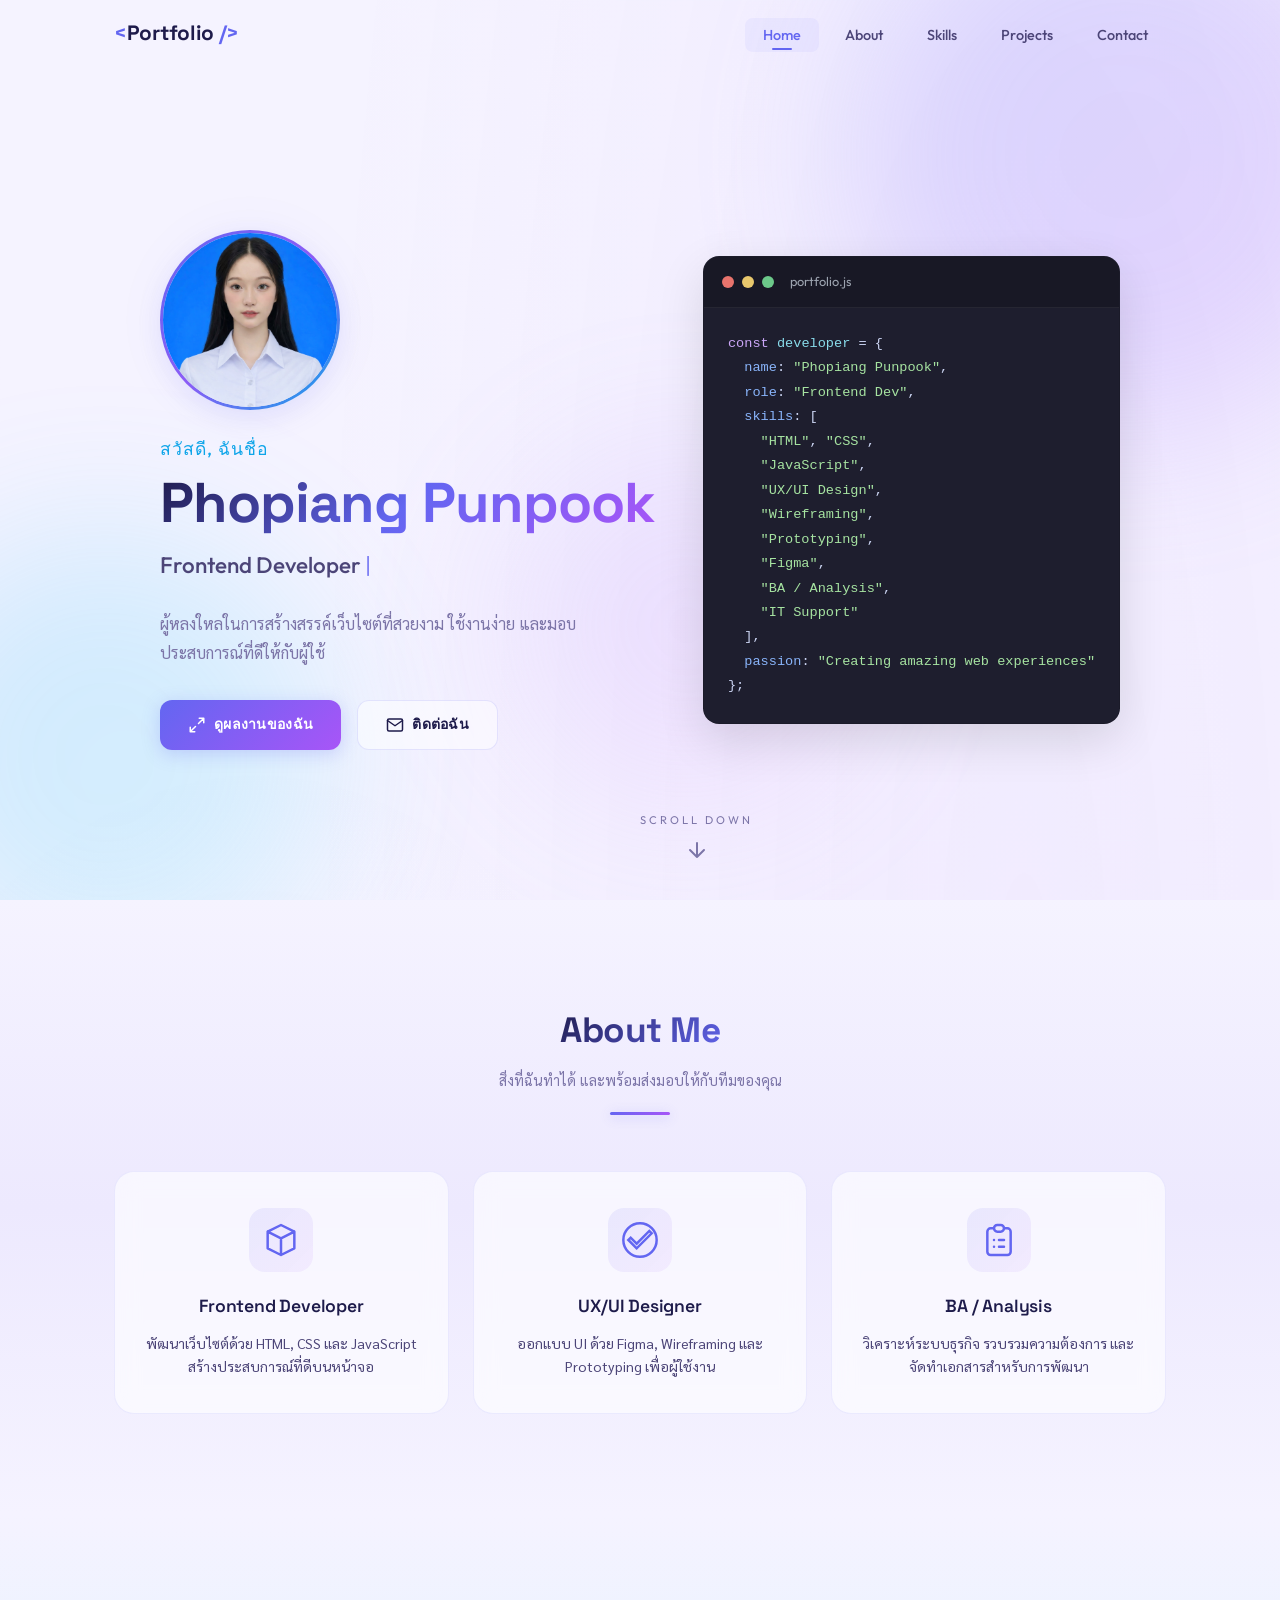
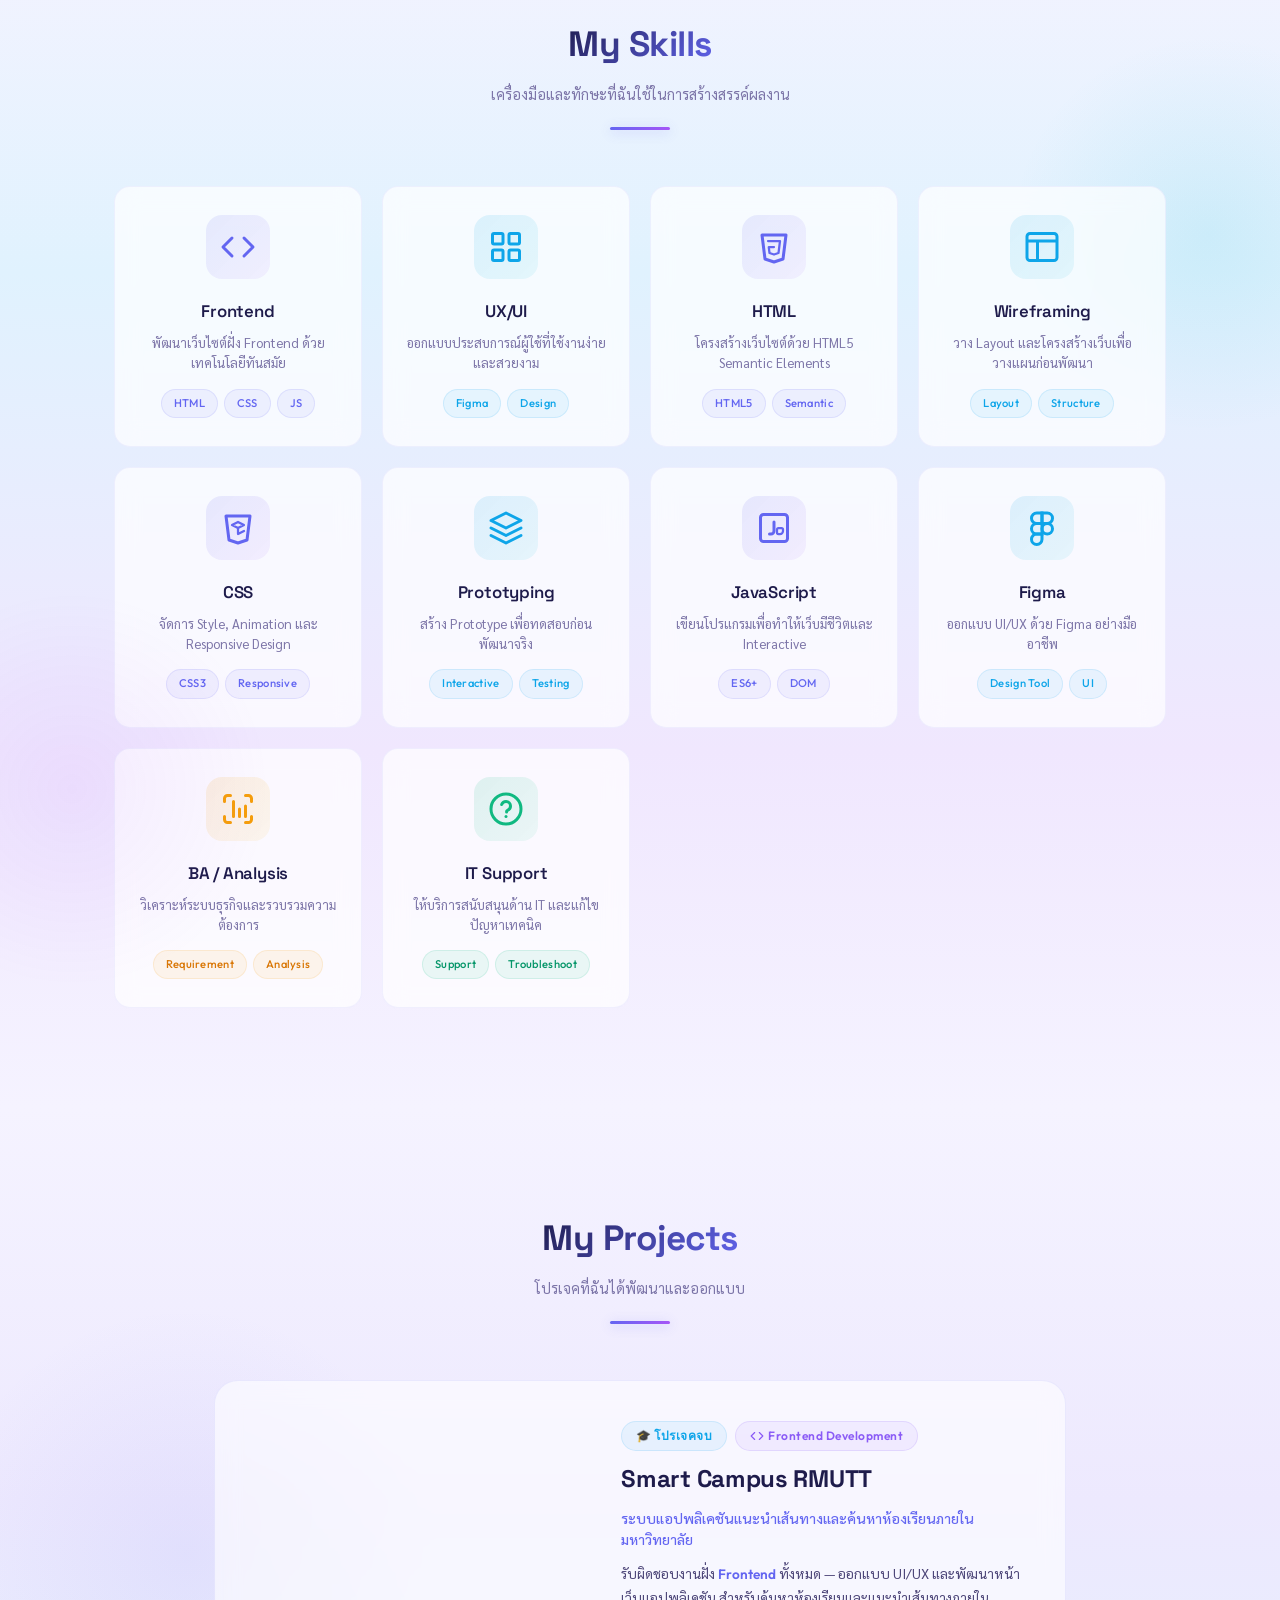
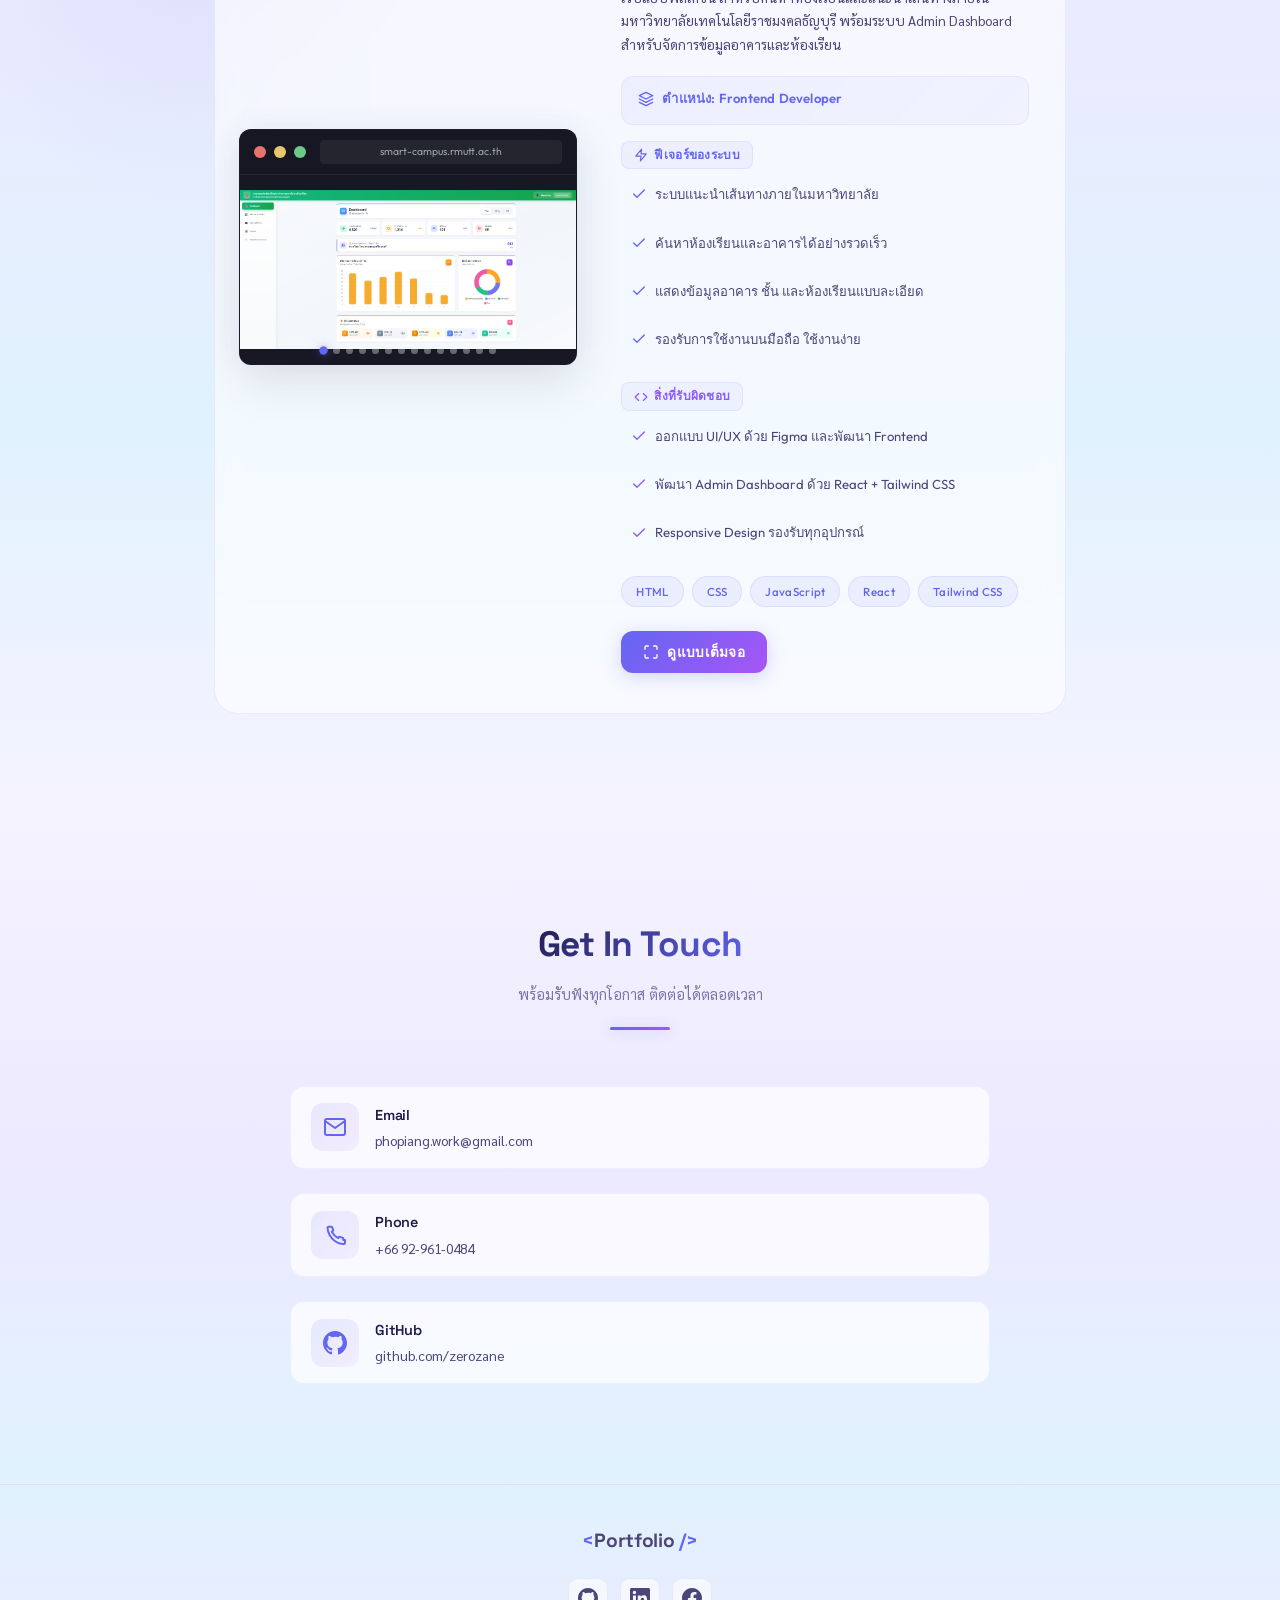
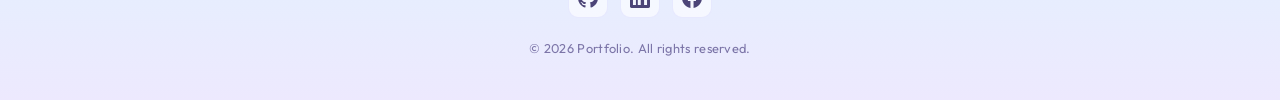
==== commit e1bf2e31: "fix front-end" ====
--- a/index.html
+++ b/index.html
@@ -396,16 +396,34 @@
                             <div class="browser-body">
                                 <div class="project-carousel" id="projectCarousel">
                                     <div class="carousel-track">
-                                        <img src="image/Screenshot 2026-02-11 210422.png"
-                                            alt="Smart Campus Screenshot 1" class="carousel-slide active">
-                                        <img src="image/Screenshot 2026-02-11 210551.png"
-                                            alt="Smart Campus Screenshot 2" class="carousel-slide">
-                                        <img src="image/Screenshot 2026-02-11 210604.png"
-                                            alt="Smart Campus Screenshot 3" class="carousel-slide">
-                                        <img src="image/Screenshot 2026-02-11 210614.png"
-                                            alt="Smart Campus Screenshot 4" class="carousel-slide">
-                                        <img src="image/Screenshot 2026-02-11 210627.png"
-                                            alt="Smart Campus Screenshot 5" class="carousel-slide">
+                                        <img src="image/Screenshot 2026-02-13 165100.png" alt="Dashboard 7 วัน"
+                                            class="carousel-slide active">
+                                        <img src="image/Screenshot 2026-02-13 165110.png" alt="Dashboard 30 วัน"
+                                            class="carousel-slide">
+                                        <img src="image/Screenshot 2026-02-13 165123.png" alt="Dashboard 1 ปี"
+                                            class="carousel-slide">
+                                        <img src="image/Screenshot 2026-02-13 165048.png" alt="จัดการอาคาร/ห้อง"
+                                            class="carousel-slide">
+                                        <img src="image/Screenshot 2026-02-13 165157.png" alt="เพิ่มอาคาร"
+                                            class="carousel-slide">
+                                        <img src="image/Screenshot 2026-02-13 165207.png" alt="เพิ่มหน่วยงาน"
+                                            class="carousel-slide">
+                                        <img src="image/Screenshot 2026-02-13 165217.png" alt="เพิ่มห้อง"
+                                            class="carousel-slide">
+                                        <img src="image/Screenshot 2026-02-13 165234.png" alt="จัดการผู้ใช้งาน"
+                                            class="carousel-slide">
+                                        <img src="image/Screenshot 2026-02-13 165243.png" alt="เพิ่มผู้ใช้งาน"
+                                            class="carousel-slide">
+                                        <img src="image/Screenshot 2026-02-13 165255.png" alt="รายงาน 7 วัน"
+                                            class="carousel-slide">
+                                        <img src="image/Screenshot 2026-02-13 165305.png" alt="รายงาน 30 วัน"
+                                            class="carousel-slide">
+                                        <img src="image/Screenshot 2026-02-13 165315.png" alt="รายงาน 1 ปี"
+                                            class="carousel-slide">
+                                        <img src="image/Screenshot 2026-02-13 165341.png" alt="ข้อเสนอแนะ/รายงาน"
+                                            class="carousel-slide">
+                                        <img src="image/Screenshot 2026-02-13 165353.png" alt="รายละเอียด Feedback"
+                                            class="carousel-slide">
                                     </div>
                                     <button class="carousel-btn carousel-prev" id="carouselPrev" aria-label="Previous">
                                         <svg width="18" height="18" viewBox="0 0 24 24" fill="none">
@@ -421,6 +439,15 @@
                                     </button>
                                     <div class="carousel-dots" id="carouselDots">
                                         <span class="carousel-dot active"></span>
+                                        <span class="carousel-dot"></span>
+                                        <span class="carousel-dot"></span>
+                                        <span class="carousel-dot"></span>
+                                        <span class="carousel-dot"></span>
+                                        <span class="carousel-dot"></span>
+                                        <span class="carousel-dot"></span>
+                                        <span class="carousel-dot"></span>
+                                        <span class="carousel-dot"></span>
+                                        <span class="carousel-dot"></span>
                                         <span class="carousel-dot"></span>
                                         <span class="carousel-dot"></span>
                                         <span class="carousel-dot"></span>
--- a/style.css
+++ b/style.css
@@ -1001,6 +1001,7 @@
     aspect-ratio: 16 / 9;
     overflow: hidden;
     background: #181825;
+    z-index: 4;
 }
 
 .carousel-track {
@@ -1020,6 +1021,12 @@
     opacity: 0;
     transition: opacity 0.5s ease;
     cursor: pointer;
+    z-index: 2;
+    pointer-events: none;
+}
+
+.carousel-slide.active {
+    pointer-events: auto;
 }
 
 .carousel-slide.active {
@@ -1044,7 +1051,8 @@
     justify-content: center;
     transition: var(--transition);
     opacity: 0;
-    z-index: 2;
+    z-index: 5;
+    pointer-events: auto;
 }
 
 .project-carousel:hover .carousel-btn {
@@ -1072,7 +1080,8 @@
     transform: translateX(-50%);
     display: flex;
     gap: 6px;
-    z-index: 2;
+    z-index: 5;
+    pointer-events: auto;
 }
 
 .carousel-dot {
